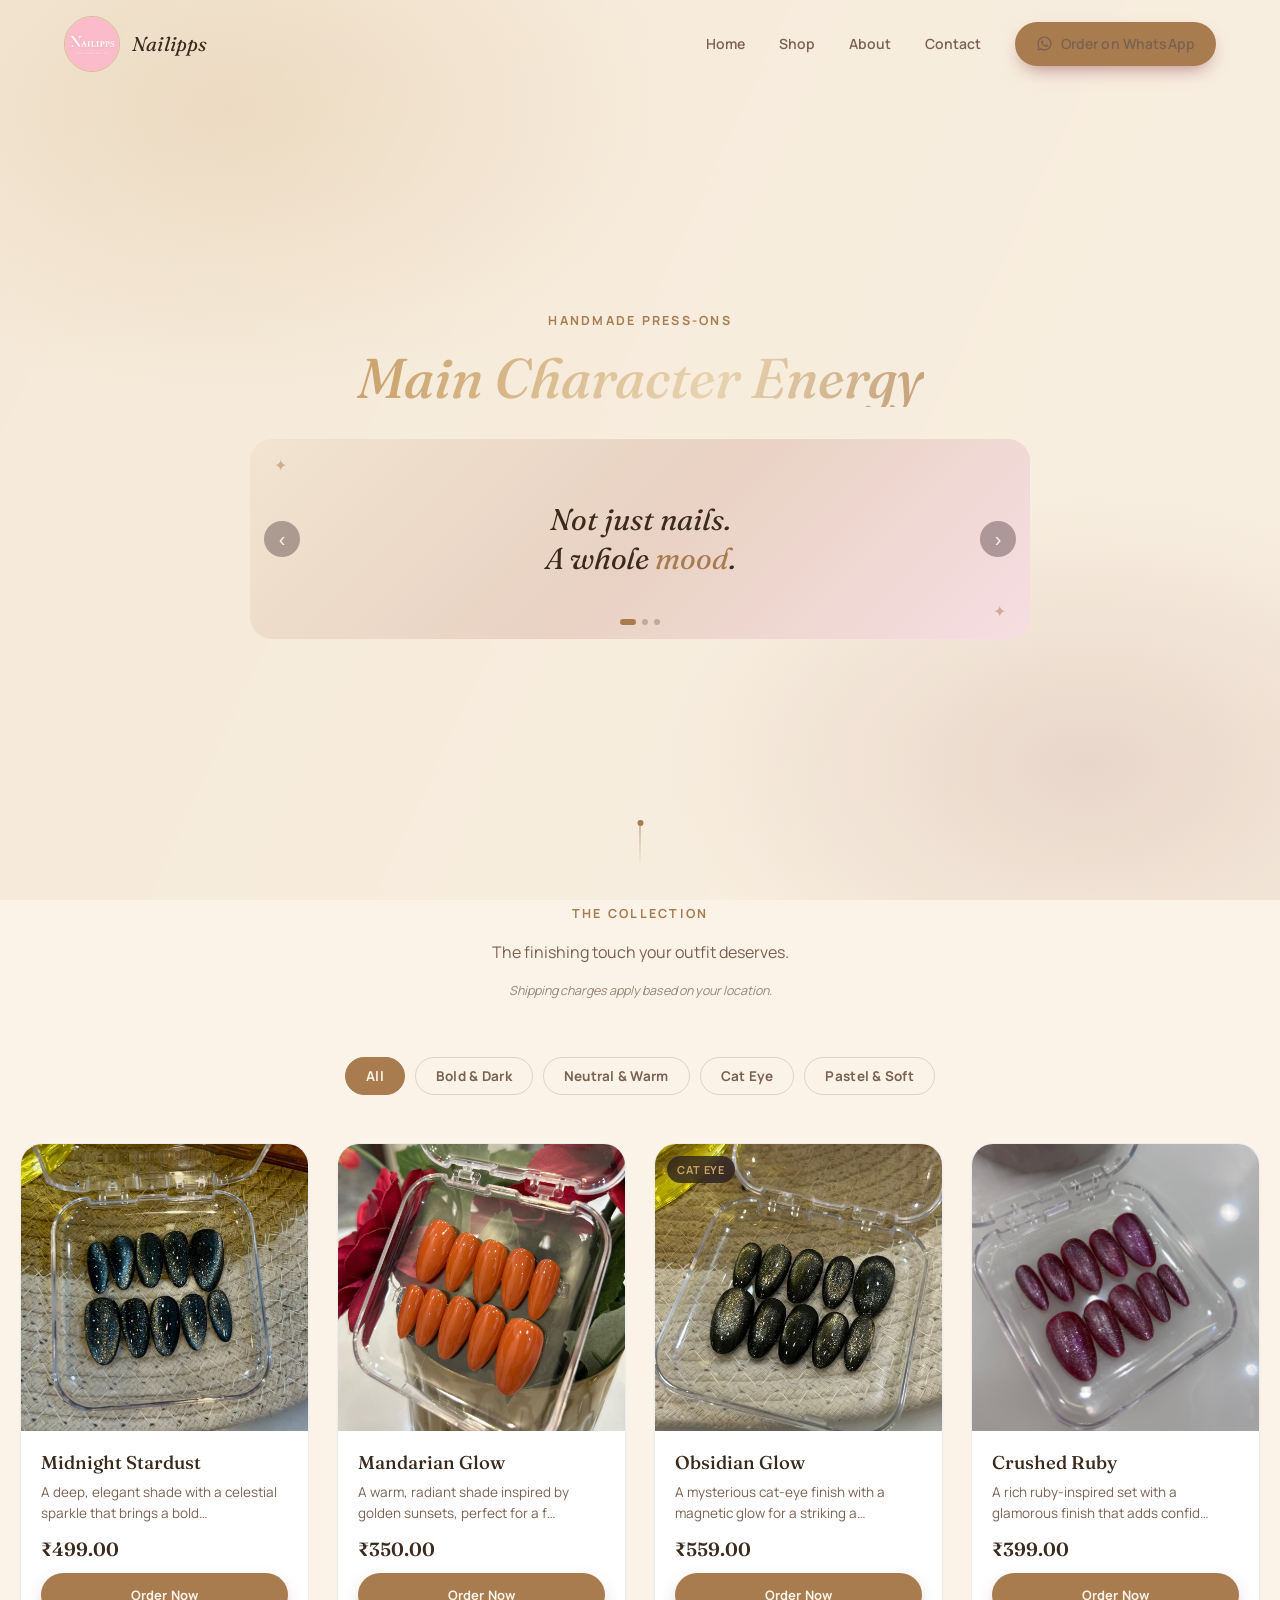
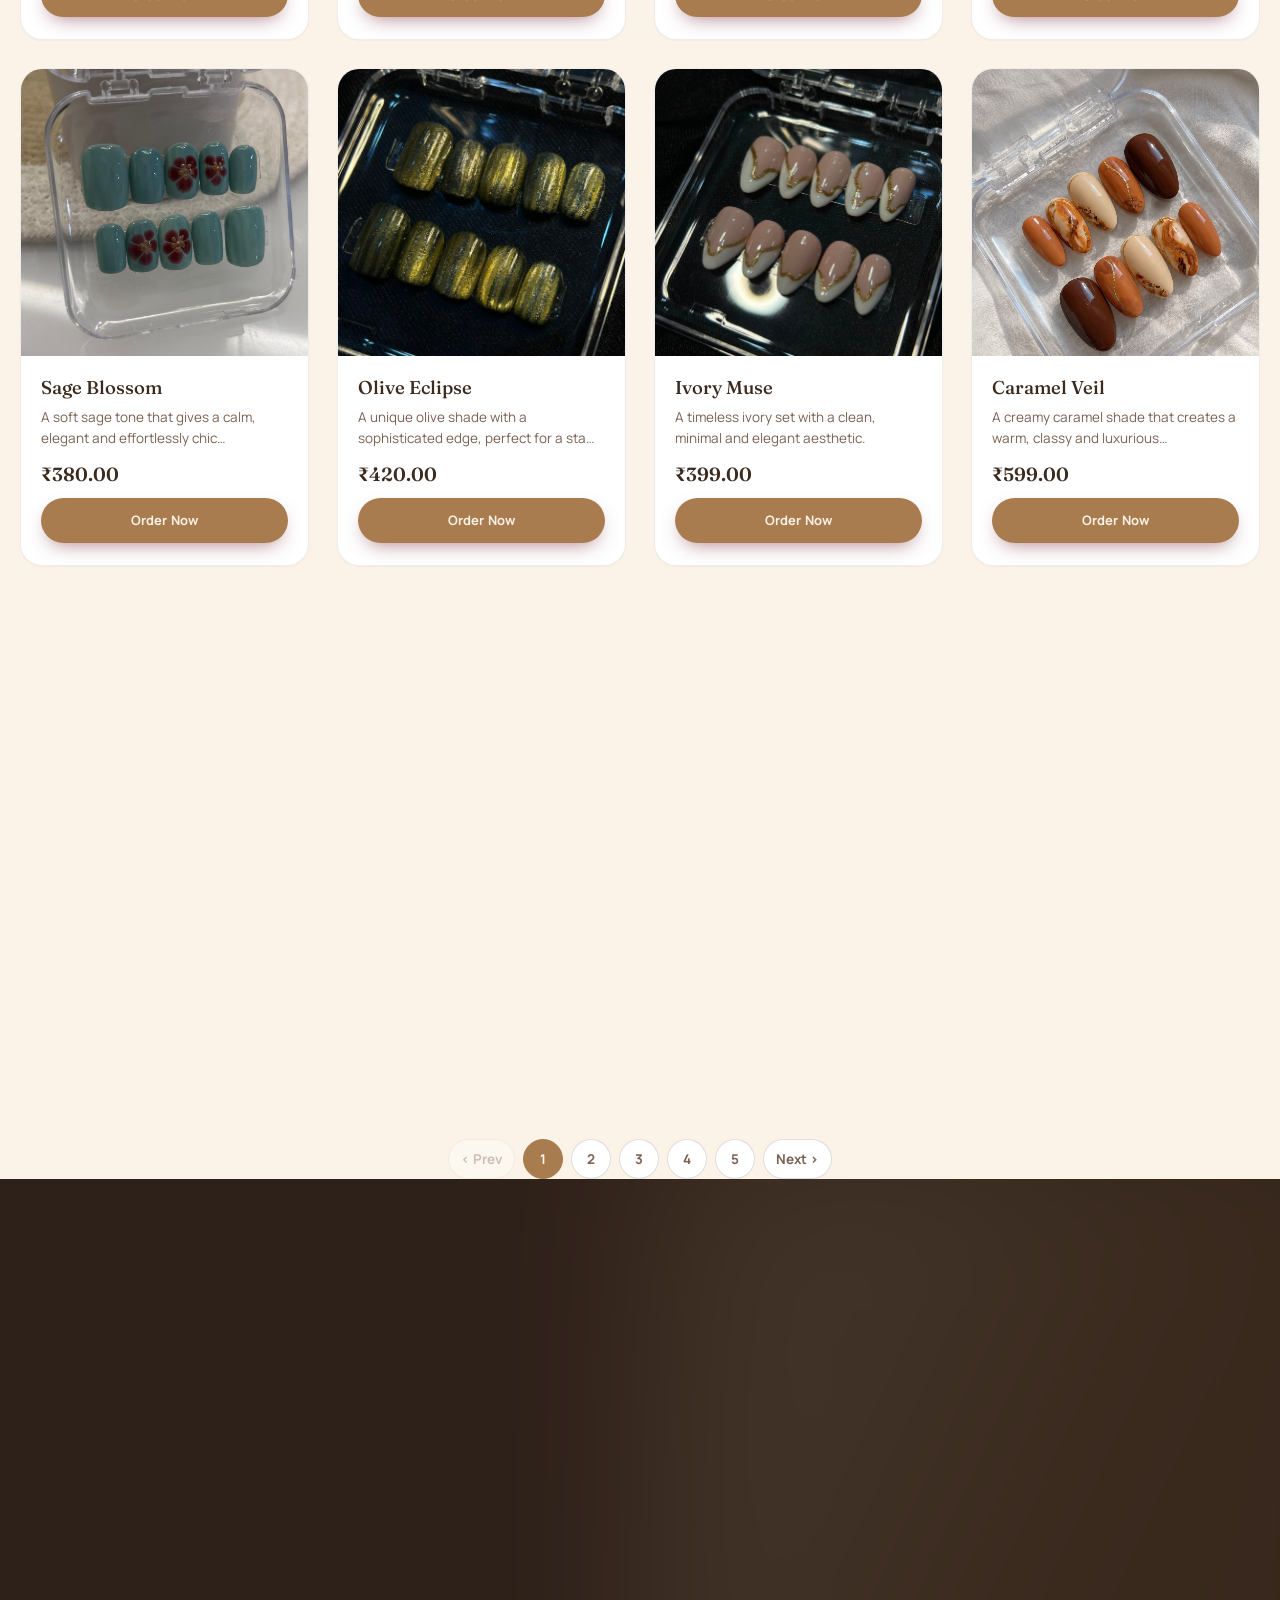
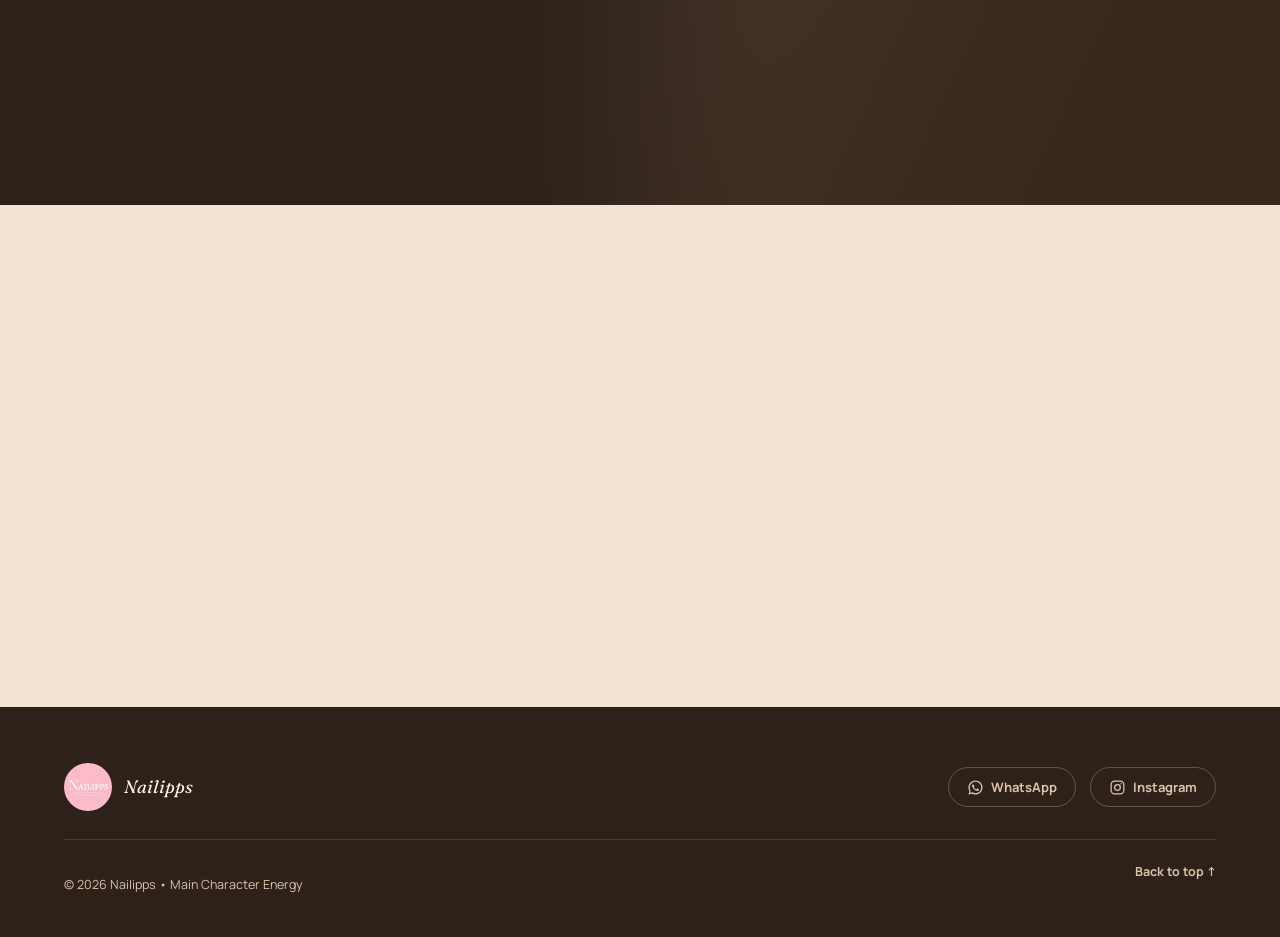
==== index.html @ 2e0cf777 "Update index.html" ====
<!DOCTYPE html>
<html lang="en">
<head>
<meta charset="UTF-8">
<meta name="viewport" content="width=device-width, initial-scale=1.0">
<title>Nailipps | Main Character Energy</title>
<meta name="description" content="Luxury handmade press-on nails. Salon-quality, reusable and lightweight — handcrafted for your main character moment.">

<link rel="preconnect" href="https://fonts.googleapis.com">
<link rel="preconnect" href="https://fonts.gstatic.com" crossorigin>
<link href="https://fonts.googleapis.com/css2?family=Fraunces:ital,opsz,wght@0,9..144,400;0,9..144,500;0,9..144,600;1,9..144,500&family=Manrope:wght@500;600;700;800&display=swap" rel="stylesheet">

<link rel="stylesheet" href="style.css?v=9">
</head>
<body>

<nav>
  <div class="nav-left">
    <img src="logo.jpeg" alt="Nailipps logo" class="logo">
    <span class="brand-name">Nailipps</span>
  </div>
  <div class="nav-links" id="navLinks">
    <a href="#home">Home</a>
    <a href="#shop">Shop</a>
    <a href="#about">About</a>
    <a href="#contact">Contact</a>
    <a href="https://wa.me/YOURNUMBER" class="btn"><svg class="icon" viewBox="0 0 24 24" fill="currentColor"><path d="M12 2C6.48 2 2 6.48 2 12c0 1.85.5 3.58 1.36 5.07L2 22l5.07-1.33A9.94 9.94 0 0 0 12 22c5.52 0 10-4.48 10-10S17.52 2 12 2Zm0 18c-1.6 0-3.1-.44-4.38-1.2l-.31-.18-3.05.8.81-2.97-.2-.31A7.93 7.93 0 0 1 4 12c0-4.41 3.59-8 8-8s8 3.59 8 8-3.59 8-8 8Zm4.4-5.9c-.24-.12-1.43-.7-1.65-.79-.22-.08-.38-.12-.55.12-.16.24-.63.79-.77.95-.14.16-.28.18-.52.06-.24-.12-1.01-.37-1.92-1.18-.71-.63-1.19-1.42-1.33-1.66-.14-.24-.02-.37.1-.49.11-.11.24-.28.36-.42.12-.14.16-.24.24-.4.08-.16.04-.3-.02-.42-.06-.12-.55-1.32-.75-1.81-.2-.48-.4-.41-.55-.42h-.47c-.16 0-.42.06-.64.3-.22.24-.85.83-.85 2.02 0 1.19.87 2.35.99 2.51.12.16 1.71 2.61 4.14 3.66.58.25 1.03.4 1.38.51.58.18 1.11.16 1.53.1.47-.07 1.43-.58 1.63-1.15.2-.56.2-1.04.14-1.15-.06-.1-.22-.16-.46-.28Z"/></svg> Order on WhatsApp</a>
  </div>
  <button class="nav-toggle" id="navToggle" aria-label="Toggle menu" aria-expanded="false">
    <span></span>
  </button>
</nav>

<header id="home" class="hero">
  <span class="eyebrow">Handmade Press-Ons</span>
  <h1>Main Character Energy</h1>


  <div class="banner-slider" id="miniSlider">
    <button class="banner-arrow prev" id="sliderPrev" aria-label="Previous slide">‹</button>

    <div class="banner-track">
      <div class="banner-slide active">
        <span class="spark spark-tl">✦</span>
        <p class="banner-slide-text">Not just nails.<br>A whole <em>mood</em>.</p>
        <span class="spark spark-br">✦</span>
      </div>

      <a href="https://wa.me/YOURNUMBER" target="_blank" rel="noopener" class="banner-slide banner-slide-wa">
        <svg class="icon" viewBox="0 0 24 24" fill="currentColor"><path d="M12 2C6.48 2 2 6.48 2 12c0 1.85.5 3.58 1.36 5.07L2 22l5.07-1.33A9.94 9.94 0 0 0 12 22c5.52 0 10-4.48 10-10S17.52 2 12 2Zm0 18c-1.6 0-3.1-.44-4.38-1.2l-.31-.18-3.05.8.81-2.97-.2-.31A7.93 7.93 0 0 1 4 12c0-4.41 3.59-8 8-8s8 3.59 8 8-3.59 8-8 8Zm4.4-5.9c-.24-.12-1.43-.7-1.65-.79-.22-.08-.38-.12-.55.12-.16.24-.63.79-.77.95-.14.16-.28.18-.52.06-.24-.12-1.01-.37-1.92-1.18-.71-.63-1.19-1.42-1.33-1.66-.14-.24-.02-.37.1-.49.11-.11.24-.28.36-.42.12-.14.16-.24.24-.4.08-.16.04-.3-.02-.42-.06-.12-.55-1.32-.75-1.81-.2-.48-.4-.41-.55-.42h-.47c-.16 0-.42.06-.64.3-.22.24-.85.83-.85 2.02 0 1.19.87 2.35.99 2.51.12.16 1.71 2.61 4.14 3.66.58.25 1.03.4 1.38.51.58.18 1.11.16 1.53.1.47-.07 1.43-.58 1.63-1.15.2-.56.2-1.04.14-1.15-.06-.1-.22-.16-.46-.28Z"/></svg>
        <p class="banner-slide-title">Need a custom set or Bulk Order?</p>
        <p class="banner-slide-sub">Contact us directly on WhatsApp for exclusive pricing and assistance.</p>
      </a>

      <div class="banner-slide banner-slide-story">
        <p class="banner-slide-eyebrow">✦ Her Story ✦</p>
        <p class="banner-slide-label">The Founder</p>
        <p class="banner-slide-script">Sadiya Sultan ♡</p>
        <p class="banner-slide-sub">Nailipps began with my own savings, a love for press-on nails, and the courage to start. Every design is a reflection of the passion and care that went into building this dream.</p>
        <p class="banner-slide-quote">Nailipps isn't just my business, it's a part of me.</p>
      </div>
    </div>

    <button class="banner-arrow next" id="sliderNext" aria-label="Next slide">›</button>

    <div class="banner-dots">
      <button class="dot active" data-dot="0" aria-label="Slide 1"></button>
      <button class="dot" data-dot="1" aria-label="Slide 2"></button>
      <button class="dot" data-dot="2" aria-label="Slide 3"></button>
    </div>
  </div>

  <span class="scroll-cue" aria-hidden="true"></span>
</header>


  <div class="section-head reveal">
    <span class="eyebrow">The Collection</span>
    <p>The finishing touch your outfit deserves.</p>
    <p class="shipping-line">Shipping charges apply based on your location.</p>
  </div>

  <div class="filters" id="filterBar" role="tablist" aria-label="Filter by style"></div>

  <div class="products" id="productsGrid"></div>
  <p class="empty-state" id="emptyState">No sets in this category yet — check back soon.</p>
  <div class="pagination" id="paginationBar"></div>
</section>

<section id="about" class="about">
  <div class="section-head reveal">
    <span class="eyebrow">Why Nailipps</span>
    <h2>Salon results, zero appointment</h2>
  </div>
  <div class="about-body reveal">
    <p>
      Every Nailipps set is handmade with premium gel products, designed for
      comfort, durability and effortless luxury. No salon appointments,
      no waiting — just beautiful nails in minutes.
    </p>
  </div>
</section>

<section class="prep">
  <div class="section-head reveal">
    <span class="eyebrow">In The Box</span>
    <h2>Every Order Includes</h2>
  </div>
  <ul class="reveal">
    <li>
      <svg viewBox="0 0 24 24" fill="none" stroke-width="1.6" stroke-linecap="round" stroke-linejoin="round"><path d="M9 2h6v4l2 2v12a2 2 0 0 1-2 2H9a2 2 0 0 1-2-2V8l2-2V2Z"/><path d="M9 12h6"/></svg>
      Nail Glue
    </li>
    <li>
      <svg viewBox="0 0 24 24" fill="none" stroke-width="1.6" stroke-linecap="round" stroke-linejoin="round"><rect x="4" y="9" width="16" height="6" rx="2"/><path d="M8 9V7a1 1 0 0 1 1-1h6a1 1 0 0 1 1 1v2"/></svg>
      Glue Tabs
    </li>
    <li>
      <svg viewBox="0 0 24 24" fill="none" stroke-width="1.6" stroke-linecap="round" stroke-linejoin="round"><rect x="3" y="10" width="18" height="5" rx="2.5"/><path d="M7 10V8a2 2 0 0 1 2-2h6a2 2 0 0 1 2 2v2"/></svg>
      Buffer
    </li>
    <li>
      <svg viewBox="0 0 24 24" fill="none" stroke-width="1.6" stroke-linecap="round" stroke-linejoin="round"><path d="M12 2 4 14h6l-1 8 9-13h-6l1-7Z"/></svg>
      Cuticle Pusher
    </li>
    <li>
      <svg viewBox="0 0 24 24" fill="none" stroke-width="1.6" stroke-linecap="round" stroke-linejoin="round"><rect x="6" y="3" width="12" height="18" rx="2"/><path d="M9 8h6M9 13h6"/></svg>
      Alcohol Pad
    </li>
  </ul>
</section>

<footer id="contact">
  <div class="footer-inner">
    <div class="footer-brand">
      <img src="logo.jpeg" alt="Nailipps logo">
      <span>Nailipps</span>
    </div>
    <div class="footer-social">
      <a href="https://wa.me/YOURNUMBER" target="_blank" rel="noopener"><svg class="icon" viewBox="0 0 24 24" fill="currentColor"><path d="M12 2C6.48 2 2 6.48 2 12c0 1.85.5 3.58 1.36 5.07L2 22l5.07-1.33A9.94 9.94 0 0 0 12 22c5.52 0 10-4.48 10-10S17.52 2 12 2Zm0 18c-1.6 0-3.1-.44-4.38-1.2l-.31-.18-3.05.8.81-2.97-.2-.31A7.93 7.93 0 0 1 4 12c0-4.41 3.59-8 8-8s8 3.59 8 8-3.59 8-8 8Zm4.4-5.9c-.24-.12-1.43-.7-1.65-.79-.22-.08-.38-.12-.55.12-.16.24-.63.79-.77.95-.14.16-.28.18-.52.06-.24-.12-1.01-.37-1.92-1.18-.71-.63-1.19-1.42-1.33-1.66-.14-.24-.02-.37.1-.49.11-.11.24-.28.36-.42.12-.14.16-.24.24-.4.08-.16.04-.3-.02-.42-.06-.12-.55-1.32-.75-1.81-.2-.48-.4-.41-.55-.42h-.47c-.16 0-.42.06-.64.3-.22.24-.85.83-.85 2.02 0 1.19.87 2.35.99 2.51.12.16 1.71 2.61 4.14 3.66.58.25 1.03.4 1.38.51.58.18 1.11.16 1.53.1.47-.07 1.43-.58 1.63-1.15.2-.56.2-1.04.14-1.15-.06-.1-.22-.16-.46-.28Z"/></svg> WhatsApp</a>
      <a href="https://instagram.com/YOURUSERNAME" target="_blank" rel="noopener"><svg class="icon" viewBox="0 0 24 24" fill="none" stroke="currentColor" stroke-width="1.8"><rect x="3" y="3" width="18" height="18" rx="5"/><circle cx="12" cy="12" r="4"/><circle cx="17.2" cy="6.8" r="1" fill="currentColor" stroke="none"/></svg> Instagram</a>
    </div>
  </div>
  <div class="bottom">
    <p>© <span id="year">2026</span> Nailipps • Main Character Energy</p>
    <span class="back-to-top" id="backToTop">Back to top ↑</span>
  </div>
</footer>

<div class="lightbox" id="lightbox">
  <button class="lightbox-close" id="lightboxClose">← Back to Collection</button>
  <div class="lightbox-content">
    <div class="lightbox-image">
      <img src="" alt="" id="lightboxImg">
    </div>
    <div class="lightbox-info">
      <h2 id="lightboxName"></h2>
      <p id="lightboxDesc"></p>

      <div class="size-chart">
        <div class="size-row"><span class="size-label">Length</span><span id="sizeLength"></span></div>
        <div class="size-row"><span class="size-label">Shape</span><span id="sizeShape"></span></div>
        <div class="size-row"><span class="size-label">Size</span><span id="sizeSize"></span></div>
        <div class="size-row" id="sizeExtraRow"><span class="size-label" id="sizeExtraLabel"></span><span id="sizeExtraValue"></span></div>
      </div>

      <p class="price" id="lightboxPrice"></p>
      <p class="shipping-note">+ shipping charges apply based on location</p>
      <a href="#" class="btn" id="lightboxOrder" target="_blank" rel="noopener">Order Now</a>

      <div class="prep-kit">
        <p class="prep-kit-title">Prep Kit Includes:</p>
        <ul>
          <li>Nail Glue</li>
          <li>Adhesive Tabs</li>
          <li>Mini Nail File</li>
          <li>Cuticle Stick</li>
          <li>Alcohol Prep Pad</li>
        </ul>
      </div>
    </div>
  </div>
</div>

<script src="script.js?v=16"></script>
</body>
</html>
---- style.css ----
/* ============================================================
   NAILIPPS — "Main Character Energy"
   Design tokens & signature: the cat-eye shimmer sweep, a nod
   to the brand's magnetic cat-eye polish finishes.
   ============================================================ */

:root{
  /* --- Palette --- */
  --ink-plum:      #2E2119;   /* deep coffee — dark section ground */
  --ink-plum-2:    #3A2A1F;   /* raised dark surface */
  --ivory:         #FBF3E7;   /* warm cream — main background */
  --ivory-dim:     #F1E4D0;   /* soft beige — section surface */
  --wine:          #A97C50;   /* nude mocha — primary accent/buttons */
  --wine-deep:     #8B6339;
  --champagne:     #C9A16A;   /* warm gold — secondary accent */
  --text-on-dark:  #F5E9D9;
  --text-on-dark-dim: #D8C3AC;
  --text-on-light: #3B2A1E;   /* dark brown — body text */
  --text-on-light-dim: #7A6152;

  /* Cat-eye shimmer gradient — the signature, in warm tones */
  --shimmer: linear-gradient(115deg,
              var(--champagne) 0%,
              #E8D3B0 25%,
              var(--wine) 50%,
              var(--wine-deep) 75%,
              var(--champagne) 100%);

  /* --- Type --- */
  --font-display: "Fraunces", "Iowan Old Style", Georgia, serif;
  --font-body: "Manrope", -apple-system, BlinkMacSystemFont, "Segoe UI", sans-serif;

  /* --- Layout --- */
  --max-w: 1240px;
  --edge: clamp(20px, 5vw, 64px);
  --radius-lg: 22px;
  --radius-md: 14px;
  --radius-sm: 8px;
  --ease: cubic-bezier(.22,.68,0,1);
}

*, *::before, *::after{ box-sizing: border-box; }
html{ scroll-behavior: smooth; }
@media (prefers-reduced-motion: reduce){
  html{ scroll-behavior: auto; }
  *, *::before, *::after{ animation-duration: .001ms !important; animation-iteration-count: 1 !important; transition-duration: .001ms !important; scroll-behavior: auto !important; }
}

body{
  margin: 0;
  background: var(--ivory);
  color: var(--text-on-light);
  font-family: var(--font-body);
  font-size: 16px;
  line-height: 1.6;
  -webkit-font-smoothing: antialiased;
}

img{ max-width: 100%; display: block; }
a{ color: inherit; text-decoration: none; }
h1, h2, h3{ font-family: var(--font-display); margin: 0; }
ul{ margin: 0; padding: 0; list-style: none; }

.eyebrow{
  display: inline-block;
  font-family: var(--font-body);
  font-size: 12.5px;
  letter-spacing: .18em;
  text-transform: uppercase;
  font-weight: 700;
  color: var(--wine);
}

/* ---------------- Buttons ---------------- */
.btn, .btn2{
  display: inline-flex;
  align-items: center;
  justify-content: center;
  gap: 8px;
  padding: 13px 26px;
  border-radius: 999px;
  font-family: var(--font-body);
  font-weight: 700;
  font-size: 14px;
  letter-spacing: .01em;
  cursor: pointer;
  border: 1px solid transparent;
  transition: transform .35s var(--ease), box-shadow .35s var(--ease), background .35s var(--ease), color .35s var(--ease);
  white-space: nowrap;
}
.btn .icon, .btn2 .icon, .footer-social a .icon{
  width: 17px;
  height: 17px;
  flex-shrink: 0;
}
.footer-social a{
  display: inline-flex;
  align-items: center;
  gap: 7px;
}
.btn{
  background: var(--wine);
  color: var(--ivory);
  box-shadow: 0 8px 20px -8px rgba(123,45,59,.65);
}
.btn:hover{ transform: translateY(-2px); box-shadow: 0 12px 26px -8px rgba(123,45,59,.75); }
.btn2{
  background: transparent;
  color: var(--text-on-dark);
  border-color: rgba(241,230,221,.4);
}
.btn2:hover{ border-color: var(--champagne); color: var(--champagne); transform: translateY(-2px); }

/* product-card order button, smaller */
.product-card .btn{
  width: 100%;
  padding: 11px 20px;
  font-size: 13px;
}

/* ---------------- Nav ---------------- */
nav{
  position: fixed;
  top: 0; left: 0; right: 0;
  z-index: 100;
  display: flex;
  align-items: center;
  justify-content: space-between;
  padding: 16px var(--edge);
  background: transparent;
  transition: background .4s var(--ease), padding .4s var(--ease), box-shadow .4s var(--ease), backdrop-filter .4s var(--ease);
}
nav.scrolled{
  background: rgba(31,20,32,.86);
  backdrop-filter: blur(14px) saturate(140%);
  padding-top: 10px;
  padding-bottom: 10px;
  box-shadow: 0 10px 30px -18px rgba(0,0,0,.6);
}
.nav-left{ display:flex; align-items:center; gap:12px; }
nav .logo{
  height: 56px;
  width: 56px;
  object-fit: cover;
  border-radius: 50%;
  border: 1.5px solid rgba(201,161,106,.6);
}
.brand-name{
  font-family: var(--font-display);
  font-style: italic;
  font-size: 20px;
  color: var(--text-on-light);
  letter-spacing: .01em;
  transition: color .4s var(--ease);
}
nav.scrolled .brand-name{ color: var(--text-on-dark); }
.nav-links{
  display: flex;
  align-items: center;
  gap: 34px;
}
.nav-links a{
  font-size: 14px;
  font-weight: 600;
  color: var(--text-on-light-dim);
  position: relative;
  padding: 4px 0;
  transition: color .3s var(--ease);
}
.nav-links a:hover{ color: var(--wine); }
nav.scrolled .nav-links a{ color: var(--text-on-dark-dim); }
nav.scrolled .nav-links a:hover{ color: var(--text-on-dark); }
.nav-links a::after{
  content:"";
  position:absolute; left:0; right:100%; bottom:-2px; height:1px;
  background: var(--champagne);
  transition: right .35s var(--ease);
}
.nav-links a:hover::after{ right: 0; }
.nav-links .btn{ padding: 10px 20px; }

.nav-toggle{
  display: none;
  width: 40px; height: 40px;
  border-radius: 50%;
  border: 1px solid rgba(43,28,34,.25);
  background: transparent;
  cursor: pointer;
  position: relative;
  transition: border-color .4s var(--ease);
}
nav.scrolled .nav-toggle{ border-color: rgba(241,230,221,.3); }
.nav-toggle span, .nav-toggle span::before, .nav-toggle span::after{
  content:""; position:absolute; left: 10px; right: 10px; height: 1.5px;
  background: var(--text-on-light); transition: transform .3s var(--ease), opacity .3s var(--ease), background .4s var(--ease);
}
nav.scrolled .nav-toggle span, nav.scrolled .nav-toggle span::before, nav.scrolled .nav-toggle span::after{
  background: var(--text-on-dark);
}
.nav-toggle span{ top: 19px; }
.nav-toggle span::before{ top: -6px; }
.nav-toggle span::after{ top: 6px; }
.nav-toggle.open span{ background: transparent; }
.nav-toggle.open span::before{ transform: translateY(6px) rotate(45deg); }
.nav-toggle.open span::after{ transform: translateY(-6px) rotate(-45deg); }

/* ---------------- Hero ---------------- */
.hero{
  position: relative;
  min-height: 100svh;
  display: flex;
  flex-direction: column;
  align-items: center;
  justify-content: center;
  text-align: center;
  padding: 140px var(--edge) 90px;
  background:
    radial-gradient(60% 55% at 18% 12%, rgba(201,161,106,.22), transparent 60%),
    radial-gradient(55% 50% at 85% 85%, rgba(123,45,59,.14), transparent 60%),
    var(--ivory);
  overflow: hidden;
  isolation: isolate;
}
.hero::before{
  content:"";
  position: absolute; inset: -20%;
  background: var(--shimmer);
  background-size: 300% 300%;
  opacity: .12;
  filter: blur(60px);
  animation: drift 22s ease-in-out infinite alternate;
  z-index: -1;
}
@keyframes drift{
  0%{ background-position: 0% 30%; }
  100%{ background-position: 100% 70%; }
}
.hero .logo{
  width: 112px; height: 112px;
  border-radius: 50%;
  object-fit: cover;
  border: 2px solid rgba(201,161,106,.6);
  margin-bottom: 26px;
}
.hero .eyebrow{ color: var(--wine); margin-bottom: 18px; }
.hero h1{
  font-size: clamp(30px, 5vw, 56px);
  font-style: italic;
  font-weight: 500;
  line-height: 1.02;
  max-width: 16ch;
  background: var(--shimmer);
  background-size: 260% 100%;
  -webkit-background-clip: text;
  background-clip: text;
  -webkit-text-fill-color: transparent;
  animation: shimmer-move 9s linear infinite;
}
@keyframes shimmer-move{
  0%{ background-position: 0% 50%; }
  100%{ background-position: 260% 50%; }
}
.hero .description{
  margin: 26px 0 38px;
  max-width: 46ch;
  color: var(--wine-deep);
  font-size: 22px;
  font-weight: 800;
  letter-spacing: .01em;
}
.hero .buttons{
  display: flex;
  gap: 16px;
  flex-wrap: wrap;
  justify-content: center;
}
.hero .btn2{
  color: var(--text-on-light);
  border-color: rgba(43,28,34,.25);
}
.hero .btn2:hover{ border-color: var(--wine); color: var(--wine); }
.scroll-cue{
  position: absolute;
  bottom: 34px; left: 50%;
  transform: translateX(-50%);
  width: 1px; height: 46px;
  background: linear-gradient(var(--wine), transparent);
}
.scroll-cue::after{
  content:"";
  position:absolute; top:0; left:-2.5px;
  width: 6px; height: 6px; border-radius: 50%;
  background: var(--wine);
  animation: cue 2.4s ease-in-out infinite;
}
@keyframes cue{
  0%{ top:0; opacity:0; } 20%{ opacity:1;} 100%{ top: 40px; opacity:0; }
}

/* ---------------- Section shells ---------------- */
section{ padding: 110px var(--edge); }
.section-head{
  max-width: 640px;
  margin: 0 auto 56px;
  text-align: center;
}
.mood-line{
  font-family: var(--font-display);
  font-style: italic;
  font-weight: 600;
  font-size: clamp(28px, 4.5vw, 44px);
  color: var(--wine);
  margin: 0 0 20px;
  line-height: 1.15;
}
.section-head h2{
  font-size: clamp(30px, 4vw, 46px);
  font-weight: 500;
  margin-top: 10px;
}
.section-head p{ color: var(--text-on-light-dim); margin-top: 14px; font-size: 16px; }
.shipping-line{
  font-size: 12.5px !important;
  font-style: italic;
  margin-top: 6px !important;
  opacity: .75;
}

.reveal{ opacity: 0; transform: translateY(28px); transition: opacity .8s var(--ease), transform .8s var(--ease); }
.reveal.in-view{ opacity: 1; transform: translateY(0); }

/* ---------------- Featured / Shop ---------------- */
.featured{
  background: var(--ivory);
}
.filters{
  display: flex;
  gap: 10px;
  flex-wrap: wrap;
  justify-content: center;
  margin-bottom: 48px;
}
.filter-chip{
  padding: 9px 20px;
  border-radius: 999px;
  border: 1px solid rgba(43,28,34,.15);
  background: transparent;
  color: var(--text-on-light-dim);
  font-family: var(--font-body);
  font-size: 13.5px;
  font-weight: 700;
  letter-spacing: .02em;
  cursor: pointer;
  transition: all .3s var(--ease);
}
.filter-chip:hover{ border-color: var(--wine); color: var(--wine); }
.filter-chip.active{ background: var(--wine); border-color: var(--wine); color: var(--ivory); }

.products{
  max-width: var(--max-w);
  margin: 0 auto;
  display: grid;
  grid-template-columns: repeat(auto-fill, minmax(258px, 1fr));
  gap: 28px;
}
.product-card{
  position: relative;
  background: #fff;
  border-radius: var(--radius-lg);
  overflow: hidden;
  border: 1px solid rgba(43,28,34,.08);
  box-shadow: 0 1px 2px rgba(43,28,34,.04);
  transition: transform .5s var(--ease), box-shadow .5s var(--ease);
  display: flex;
  flex-direction: column;
  cursor: pointer;
}
.product-card.is-hidden{ display: none; }
.product-card:hover{
  transform: translateY(-8px);
  box-shadow: 0 26px 44px -20px rgba(43,28,34,.28);
}
.product-card .thumb{
  position: relative;
  aspect-ratio: 1 / 1;
  overflow: hidden;
  background: var(--ivory-dim);
  cursor: zoom-in;
}
.product-card .thumb img{
  width: 100%; height: 100%; object-fit: cover;
  transition: transform .7s var(--ease);
}
.product-card:hover .thumb img{ transform: scale(1.08); }
.product-card .thumb::after{
  content:"";
  position: absolute; inset: 0;
  background: var(--shimmer);
  background-size: 260% 260%;
  background-position: 0% 0%;
  mix-blend-mode: overlay;
  opacity: 0;
  transition: opacity .5s var(--ease), background-position 1.1s var(--ease);
}
.product-card:hover .thumb::after{ opacity: .55; background-position: 100% 100%; }

.lightbox{
  position: fixed; inset: 0;
  z-index: 300;
  background: var(--ivory);
  opacity: 0;
  visibility: hidden;
  transition: opacity .3s var(--ease), visibility .3s;
  overflow-y: auto;
}
.lightbox.open{ opacity: 1; visibility: visible; }
.lightbox-content{
  display: flex;
  flex-wrap: wrap;
  gap: 48px;
  max-width: 1080px;
  margin: 0 auto;
  padding: 100px var(--edge) 80px;
}
.lightbox-image{
  flex: 1 1 380px;
}
.lightbox-content img{
  width: 100%;
  max-height: 560px;
  object-fit: cover;
  border-radius: var(--radius-lg);
  box-shadow: 0 20px 40px -20px rgba(43,28,34,.3);
}
.lightbox-info{
  flex: 1 1 380px;
  display: flex;
  flex-direction: column;
  gap: 10px;
}
.lightbox-info h2{
  font-family: var(--font-display);
  font-size: 34px;
  font-weight: 500;
  color: var(--text-on-light);
  margin: 0 0 6px;
}
.lightbox-info p{ color: var(--text-on-light-dim); font-size: 15px; line-height: 1.6; margin: 0; }
.lightbox-info .price{ font-size: 24px; margin-top: 10px; color: var(--text-on-light); }
.lightbox-info .btn{ align-self: flex-start; margin-top: 12px; }

.size-chart{
  margin: 18px 0 4px;
  border: 1px solid rgba(43,28,34,.12);
  border-radius: var(--radius-md);
  overflow: hidden;
}
.size-row{
  display: flex;
  justify-content: space-between;
  padding: 12px 16px;
  font-size: 14px;
}
.size-row:not(:last-child){ border-bottom: 1px solid rgba(43,28,34,.08); }
.size-row#sizeExtraRow{ display: none; }
.size-label{
  font-weight: 700;
  color: var(--text-on-light);
  text-transform: uppercase;
  font-size: 12px;
  letter-spacing: .04em;
}
.size-row span:last-child{ color: var(--text-on-light-dim); }

.prep-kit{
  margin-top: 18px;
  padding-top: 16px;
  border-top: 1px solid rgba(43,28,34,.1);
}
.prep-kit-title{
  font-size: 12.5px;
  font-weight: 700;
  text-transform: uppercase;
  letter-spacing: .04em;
  color: var(--text-on-light);
  margin: 0 0 8px;
}
.prep-kit ul{
  display: flex;
  flex-wrap: wrap;
  gap: 6px 14px;
}
.prep-kit li{
  font-size: 12.5px;
  color: var(--text-on-light-dim);
  position: relative;
  padding-left: 12px;
}
.prep-kit li::before{
  content: "•";
  position: absolute;
  left: 0;
  color: var(--wine);
}
.lightbox-close{
  position: fixed;
  top: 24px; left: var(--edge);
  padding: 10px 20px;
  border-radius: 999px;
  border: 1px solid rgba(43,28,34,.2);
  background: var(--ivory);
  color: var(--text-on-light);
  font-family: var(--font-body);
  font-weight: 700;
  font-size: 13.5px;
  cursor: pointer;
  transition: border-color .3s var(--ease), color .3s var(--ease);
  z-index: 2;
}
.lightbox-close:hover{ border-color: var(--wine); color: var(--wine); }
.tag{
  position: absolute; top: 12px; left: 12px;
  background: rgba(31,20,32,.72);
  color: var(--champagne);
  font-size: 11px;
  font-weight: 700;
  letter-spacing: .08em;
  text-transform: uppercase;
  padding: 5px 10px;
  border-radius: 999px;
  backdrop-filter: blur(6px);
}
.product-card .body{
  padding: 20px 20px 22px;
  display: flex;
  flex-direction: column;
  gap: 8px;
  flex: 1;
}
.product-card h3{ font-size: 18.5px; font-weight: 500; line-height: 1.25; }
.product-desc{
  color: var(--text-on-light-dim);
  font-size: 13.5px;
  line-height: 1.55;
  flex: 1;
  margin: 0;
}
.price{
  font-family: var(--font-display);
  font-size: 19px;
  color: var(--text-on-light);
  font-weight: 600;
  margin: 2px 0 0;
}
.shipping-note{
  font-size: 11.5px;
  color: var(--text-on-light-dim);
  margin: 0 0 10px;
  font-style: italic;
}

.empty-state{
  text-align: center;
  padding: 60px 20px;
  color: var(--text-on-light-dim);
  display: none;
}
.empty-state.show{ display: block; }

.pagination{
  display: flex;
  justify-content: center;
  align-items: center;
  gap: 8px;
  flex-wrap: wrap;
  margin-top: 48px;
}
.page-btn{
  min-width: 40px;
  height: 40px;
  padding: 0 12px;
  border-radius: 999px;
  border: 1px solid rgba(43,28,34,.15);
  background: #fff;
  color: var(--text-on-light-dim);
  font-family: var(--font-body);
  font-size: 13.5px;
  font-weight: 700;
  cursor: pointer;
  transition: all .3s var(--ease);
}
.page-btn:hover:not(:disabled){ border-color: var(--wine); color: var(--wine); }
.page-btn.active{ background: var(--wine); border-color: var(--wine); color: var(--ivory); }
.page-btn:disabled{ opacity: .35; cursor: default; }

/* ---------------- About ---------------- */
.about{
  background: var(--ink-plum);
  color: var(--text-on-dark);
  text-align: center;
  position: relative;
  overflow: hidden;
}
.about::before{
  content:"";
  position: absolute; top: -10%; right: -10%;
  width: 60%; height: 140%;
  background: var(--shimmer);
  opacity: .1;
  filter: blur(80px);
}
.about .section-head p{ color: var(--text-on-dark-dim); }
.about h2{ color: var(--ivory); }
.about-body{
  max-width: 640px;
  margin: 0 auto;
  position: relative;
}
.about-body p{
  font-size: clamp(19px, 2.4vw, 24px);
  font-family: var(--font-display);
  font-style: italic;
  font-weight: 400;
  line-height: 1.5;
  color: var(--ivory);
}

.founder{
  max-width: 480px;
  margin: 30px auto 0;
  text-align: center;
  position: relative;
}
.founder-name{
  display: inline-block;
  position: relative;
  font-family: var(--font-display);
  font-style: italic;
  font-size: clamp(34px, 4.6vw, 48px);
  color: var(--wine);
  margin-bottom: 10px;
}
.founder-name .crown{
  position: absolute;
  top: -20px;
  right: 4px;
  width: 20px;
  height: 20px;
  color: var(--champagne);
  transform: rotate(8deg);
}
.founder-by{
  margin: 0;
  font-weight: 700;
  letter-spacing: .04em;
  text-transform: uppercase;
  font-size: 13px;
  color: var(--text-on-light-dim);
}
.founder-by-large{
  font-size: 20px;
  color: var(--text-on-light);
  letter-spacing: .02em;
}

.banner-slider{
  position: relative;
  max-width: 780px;
  width: 100%;
  margin: 32px auto 0;
  border-radius: var(--radius-lg);
  overflow: hidden;
  background: linear-gradient(135deg, #F1E4D0, #E9D2C3, #F6DDE2);
}
.banner-track{
  position: relative;
  min-height: 200px;
}
.banner-slide{
  display: none;
  position: relative;
  min-height: 200px;
  padding: 40px 70px;
  flex-direction: column;
  align-items: center;
  justify-content: center;
  text-align: center;
}
.banner-slide.active{ display: flex; animation: fadeSlide .5s var(--ease); }
@keyframes fadeSlide{
  from{ opacity: 0; }
  to{ opacity: 1; }
}
.spark{
  position: absolute;
  font-size: 16px;
  color: var(--wine);
  opacity: .5;
}
.spark-tl{ top: 14px; left: 24px; }
.spark-br{ bottom: 14px; right: 24px; }
.banner-slide-text{
  font-family: var(--font-display);
  font-style: italic;
  font-size: clamp(22px, 3.4vw, 30px);
  color: var(--text-on-light);
  line-height: 1.3;
  margin: 0;
}
.banner-slide-text em{ font-style: italic; color: var(--wine); }

.banner-slide-wa{
  background: rgba(255,255,255,.35);
  cursor: pointer;
}
.banner-slide-wa .icon{ width: 30px; height: 30px; color: var(--wine); margin-bottom: 10px; }
.banner-slide-title{
  font-family: var(--font-display);
  font-size: 20px;
  font-weight: 600;
  color: var(--text-on-light);
  margin: 0 0 6px;
}
.banner-slide-sub{
  font-size: 13.5px;
  color: var(--text-on-light-dim);
  max-width: 40ch;
  margin: 0;
  line-height: 1.5;
}

.banner-slide-eyebrow{
  font-family: var(--font-display);
  font-style: italic;
  font-size: 15px;
  font-weight: 600;
  color: var(--wine);
  margin: 0 0 6px;
}
.banner-slide-label{
  font-size: 10.5px;
  font-weight: 700;
  letter-spacing: .12em;
  text-transform: uppercase;
  color: var(--text-on-light-dim);
  margin: 0 0 2px;
}
.banner-slide-script{
  font-family: var(--font-display);
  font-style: italic;
  font-size: 22px;
  color: var(--wine);
  margin: 0 0 10px;
}
.banner-slide-quote{
  font-family: var(--font-body);
  font-weight: 800;
  font-size: 13.5px;
  color: var(--text-on-light);
  line-height: 1.5;
  margin: 10px 0 0;
}

.banner-arrow{
  position: absolute;
  top: 50%;
  transform: translateY(-50%);
  z-index: 2;
  width: 36px; height: 36px;
  border-radius: 50%;
  border: none;
  background: rgba(43,28,34,.35);
  color: var(--ivory);
  font-size: 20px;
  line-height: 1;
  cursor: pointer;
  display: flex;
  align-items: center;
  justify-content: center;
  transition: background .3s var(--ease);
}
.banner-arrow:hover{ background: rgba(43,28,34,.55); }
.banner-arrow.prev{ left: 14px; }
.banner-arrow.next{ right: 14px; }

.banner-dots{
  position: absolute;
  bottom: 14px;
  left: 50%;
  transform: translateX(-50%);
  display: flex;
  gap: 6px;
  z-index: 2;
}
.banner-dots .dot{
  width: 6px; height: 6px;
  border-radius: 50%;
  border: none;
  background: rgba(59,42,30,.25);
  cursor: pointer;
  padding: 0;
  transition: background .3s var(--ease), width .3s var(--ease);
}
.banner-dots .dot.active{ background: var(--wine); width: 16px; border-radius: 4px; }

@media (max-width: 560px){
  .banner-slide{ padding: 34px 44px; }
  .banner-arrow{ width: 30px; height: 30px; font-size: 17px; }
}

.founder-perks{
  display: flex;
  gap: 14px;
  flex-wrap: wrap;
  justify-content: center;
  border: 1px solid rgba(59,42,30,.15);
  border-radius: var(--radius-md);
  padding: 18px;
  margin: 30px auto 34px;
  max-width: 480px;
  background: rgba(255,255,255,.4);
}
.perk{
  flex: 1;
  min-width: 180px;
  display: flex;
  align-items: center;
  gap: 10px;
  font-size: 13.5px;
  color: var(--text-on-light-dim);
  text-align: left;
}
.perk svg{ width: 24px; height: 24px; flex-shrink: 0; color: var(--wine); }
.perk strong{ color: var(--text-on-light); }

/* ---------------- Prep / Includes ---------------- */
.prep{ background: var(--ivory-dim); }
.prep .section-head{ margin-bottom: 48px; }
.prep ul{
  max-width: var(--max-w);
  margin: 0 auto;
  display: grid;
  grid-template-columns: repeat(auto-fit, minmax(170px, 1fr));
  gap: 22px;
}
.prep li{
  background: #fff;
  border: 1px solid rgba(43,28,34,.08);
  border-radius: var(--radius-md);
  padding: 28px 18px;
  text-align: center;
  display: flex;
  flex-direction: column;
  align-items: center;
  gap: 14px;
  font-size: 14px;
  font-weight: 600;
  color: var(--text-on-light);
  transition: transform .4s var(--ease), box-shadow .4s var(--ease);
}
.prep li:hover{ transform: translateY(-6px); box-shadow: 0 20px 30px -18px rgba(43,28,34,.25); }
.prep li svg{ width: 30px; height: 30px; stroke: var(--wine); }

/* ---------------- Footer ---------------- */
footer{
  background: var(--ink-plum);
  color: var(--text-on-dark-dim);
  padding: 56px var(--edge) 30px;
}
.footer-inner{
  max-width: var(--max-w);
  margin: 0 auto;
  display: flex;
  flex-wrap: wrap;
  gap: 24px;
  align-items: center;
  justify-content: space-between;
  padding-bottom: 28px;
  border-bottom: 1px solid rgba(241,230,221,.12);
}
.footer-brand{
  display: flex; align-items: center; gap: 12px;
}
.footer-brand img{ width: 48px; height: 48px; border-radius: 50%; object-fit: cover; }
.footer-brand span{ font-family: var(--font-display); font-style: italic; color: var(--ivory); font-size: 18px; }
.footer-social{ display: flex; gap: 14px; }
.footer-social a{
  font-size: 13px; font-weight: 700;
  padding: 9px 18px; border-radius: 999px;
  border: 1px solid rgba(241,230,221,.25);
  transition: border-color .3s var(--ease), color .3s var(--ease);
}
.footer-social a:hover{ border-color: var(--champagne); color: var(--champagne); }
footer .bottom{
  max-width: var(--max-w);
  margin: 22px auto 0;
  display: flex;
  justify-content: space-between;
  flex-wrap: wrap;
  gap: 10px;
  font-size: 12.5px;
}
.back-to-top{ cursor: pointer; font-weight: 700; }
.back-to-top:hover{ color: var(--champagne); }

/* ---------------- Responsive ---------------- */
@media (max-width: 860px){
  .nav-links{
    position: fixed;
    top: 0; right: 0;
    height: 100svh;
    width: min(78vw, 320px);
    background: rgba(31,20,32,.98);
    backdrop-filter: blur(16px);
    flex-direction: column;
    justify-content: center;
    gap: 28px;
    transform: translateX(100%);
    transition: transform .45s var(--ease);
  }
  .nav-links.open{ transform: translateX(0); }
  .nav-links.open a{ color: var(--text-on-dark-dim); }
  .nav-links.open a:hover{ color: var(--text-on-dark); }
  .nav-toggle{ display: block; }
}
@media (max-width: 560px){
  section{ padding: 80px 20px; }
  .hero{ padding-top: 120px; }
  .products{ grid-template-columns: repeat(auto-fill, minmax(150px,1fr)); gap: 16px; }
  .product-card .body{ padding: 14px 14px 16px; }
}

:focus-visible{
  outline: 2px solid var(--champagne);
  outline-offset: 3px;
}
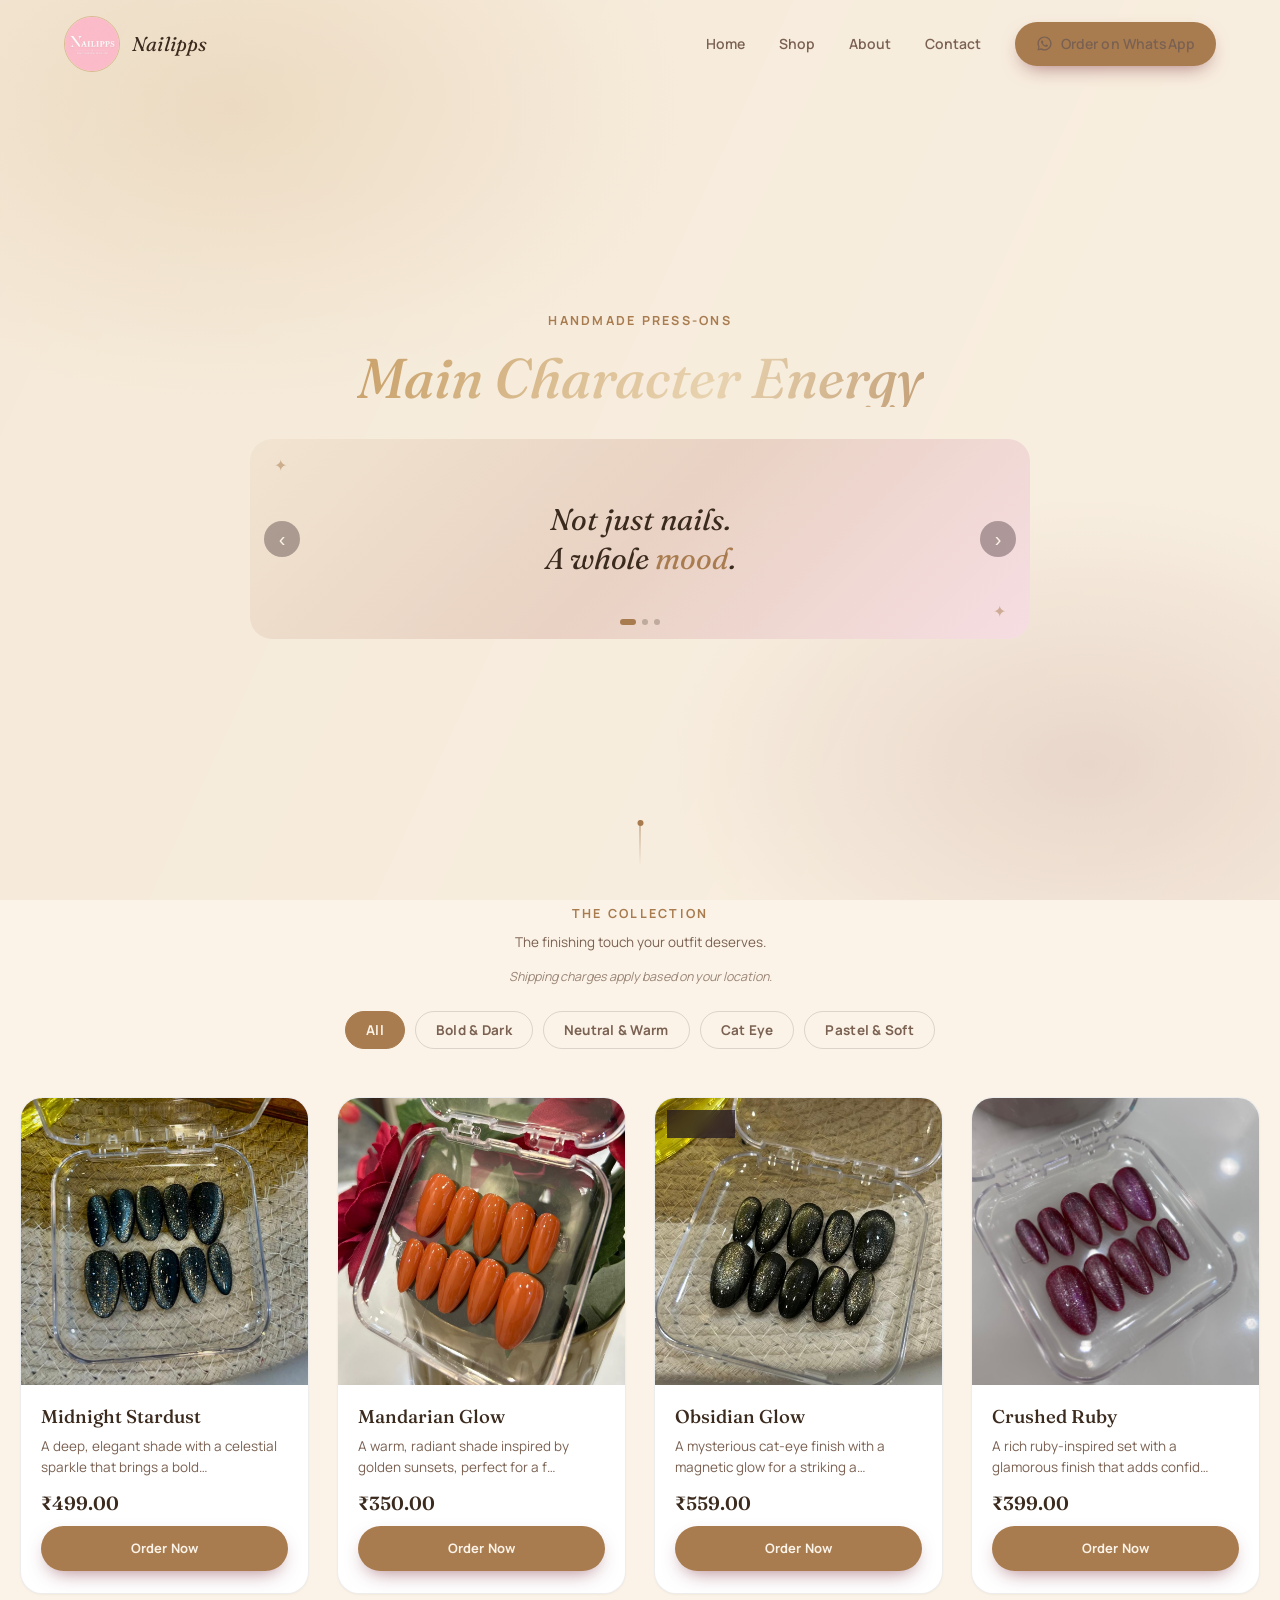
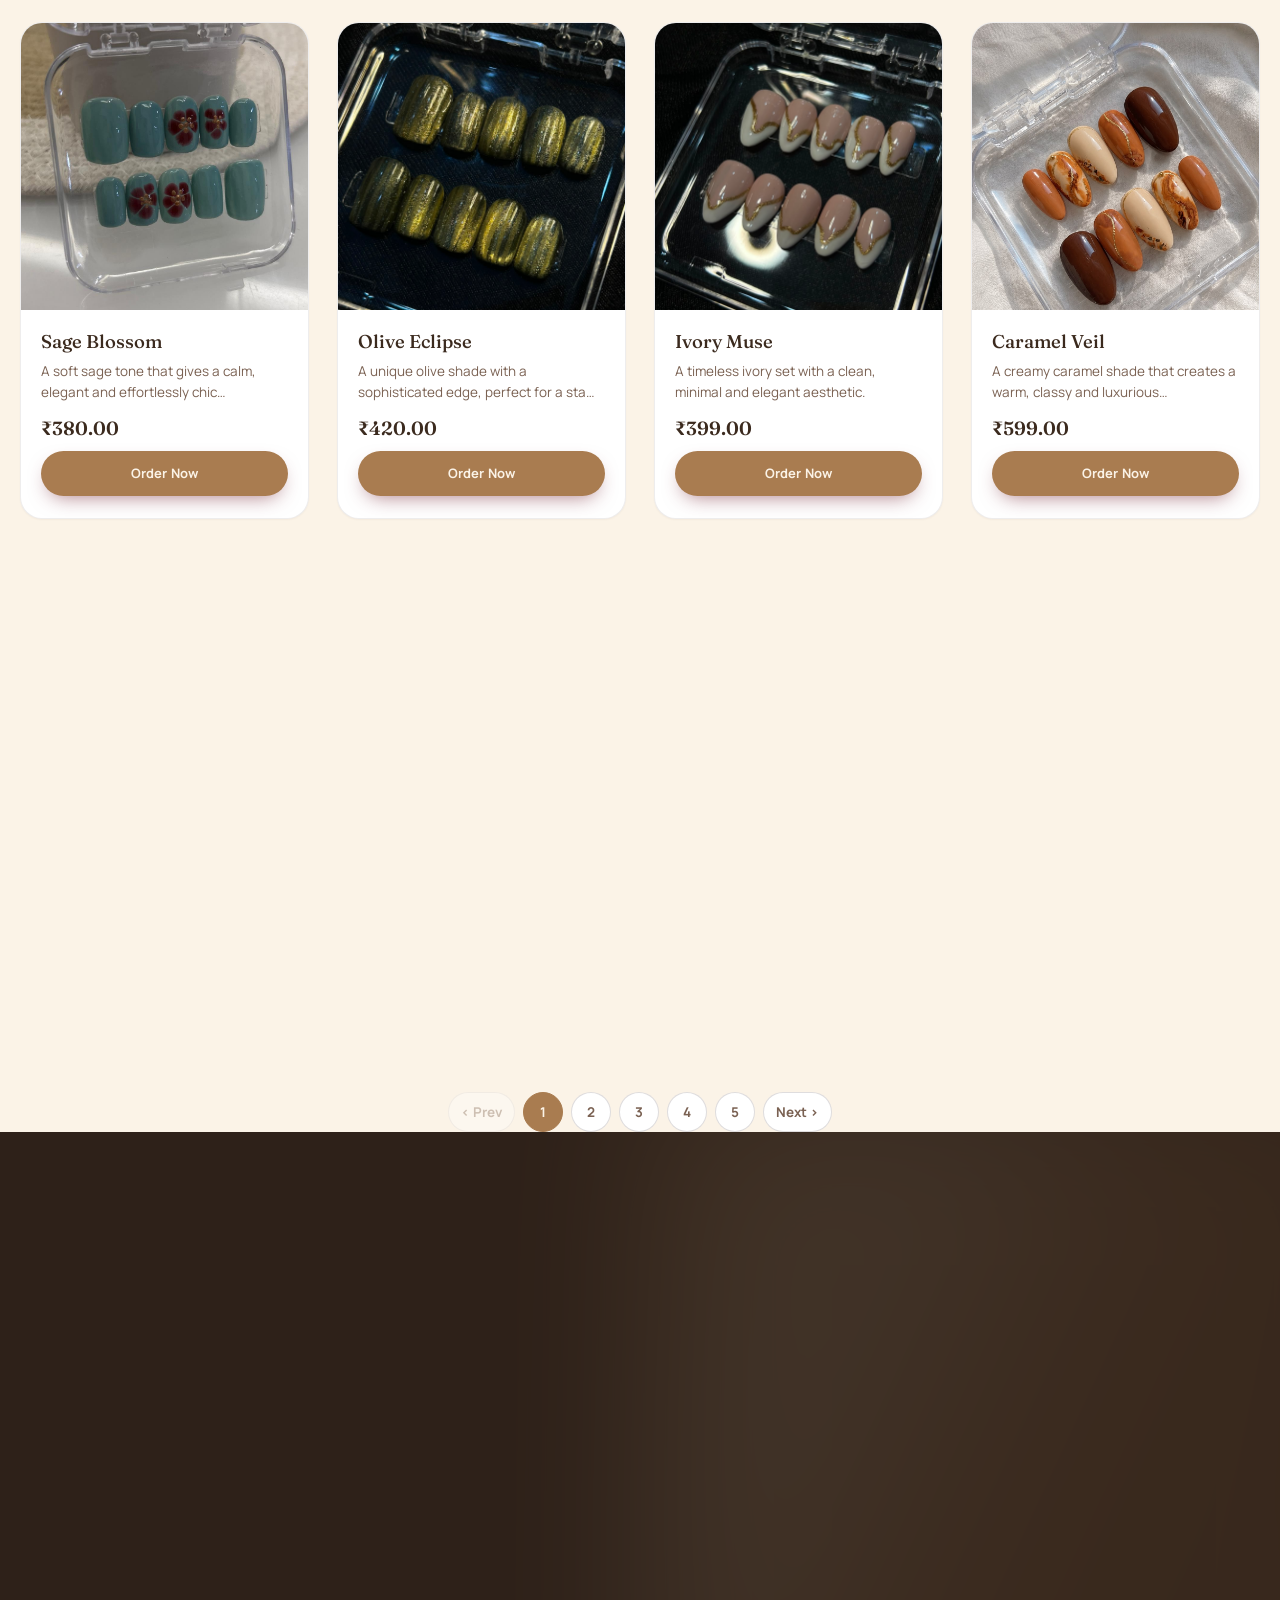
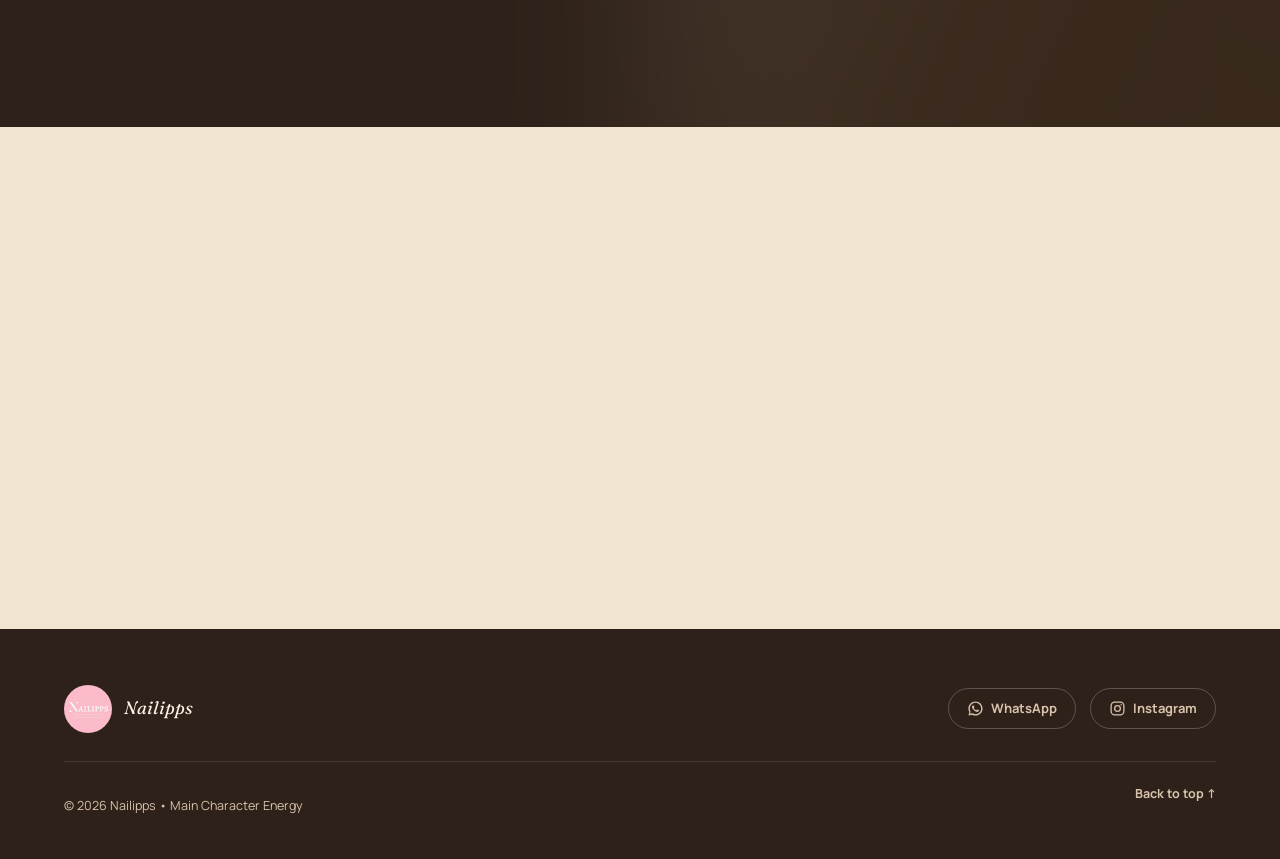
==== commit 006c6996: "Update index.html" ====
--- a/index.html
+++ b/index.html
@@ -49,14 +49,14 @@
       <a href="https://wa.me/YOURNUMBER" target="_blank" rel="noopener" class="banner-slide banner-slide-wa">
         <svg class="icon" viewBox="0 0 24 24" fill="currentColor"><path d="M12 2C6.48 2 2 6.48 2 12c0 1.85.5 3.58 1.36 5.07L2 22l5.07-1.33A9.94 9.94 0 0 0 12 22c5.52 0 10-4.48 10-10S17.52 2 12 2Zm0 18c-1.6 0-3.1-.44-4.38-1.2l-.31-.18-3.05.8.81-2.97-.2-.31A7.93 7.93 0 0 1 4 12c0-4.41 3.59-8 8-8s8 3.59 8 8-3.59 8-8 8Zm4.4-5.9c-.24-.12-1.43-.7-1.65-.79-.22-.08-.38-.12-.55.12-.16.24-.63.79-.77.95-.14.16-.28.18-.52.06-.24-.12-1.01-.37-1.92-1.18-.71-.63-1.19-1.42-1.33-1.66-.14-.24-.02-.37.1-.49.11-.11.24-.28.36-.42.12-.14.16-.24.24-.4.08-.16.04-.3-.02-.42-.06-.12-.55-1.32-.75-1.81-.2-.48-.4-.41-.55-.42h-.47c-.16 0-.42.06-.64.3-.22.24-.85.83-.85 2.02 0 1.19.87 2.35.99 2.51.12.16 1.71 2.61 4.14 3.66.58.25 1.03.4 1.38.51.58.18 1.11.16 1.53.1.47-.07 1.43-.58 1.63-1.15.2-.56.2-1.04.14-1.15-.06-.1-.22-.16-.46-.28Z"/></svg>
         <p class="banner-slide-title">Need a custom set or Bulk Order?</p>
-        <p class="banner-slide-sub">Contact us directly on WhatsApp for exclusive pricing and assistance.</p>
+        <p class="banner-slide-sub">Contact us directly on WhatsApp for assistance.</p>
       </a>
 
       <div class="banner-slide banner-slide-story">
         <p class="banner-slide-eyebrow">✦ Her Story ✦</p>
         <p class="banner-slide-label">The Founder</p>
         <p class="banner-slide-script">Sadiya Sultan ♡</p>
-        <p class="banner-slide-sub">Nailipps began with my own savings, a love for press-on nails, and the courage to start. Every design is a reflection of the passion and care that went into building this dream.</p>
+        <p class="banner-slide-sub">Nailipps has been a dream of mine for years, and today, it's slowly turning into reality. I've been wearing press-on nails for years, and I've always loved how they made me feel confident, beautiful, and a little more like myself. That love grew into a dream, and with a little craziness to follow my heart, I created Nailipps. Now, I'm excited to share my handmade, creative nail sets with you and hope they make you feel just as special.</p>
         <p class="banner-slide-quote">Nailipps isn't just my business, it's a part of me.</p>
       </div>
     </div>
--- a/style.css
+++ b/style.css
@@ -301,7 +301,7 @@
 section{ padding: 110px var(--edge); }
 .section-head{
   max-width: 640px;
-  margin: 0 auto 56px;
+  margin: 0 auto 24px;
   text-align: center;
 }
 .mood-line{
@@ -318,7 +318,7 @@
   font-weight: 500;
   margin-top: 10px;
 }
-.section-head p{ color: var(--text-on-light-dim); margin-top: 14px; font-size: 16px; }
+.section-head p{ color: var(--text-on-light-dim); margin-top: 6px; font-size: 13.5px; }
 .shipping-line{
   font-size: 12.5px !important;
   font-style: italic;
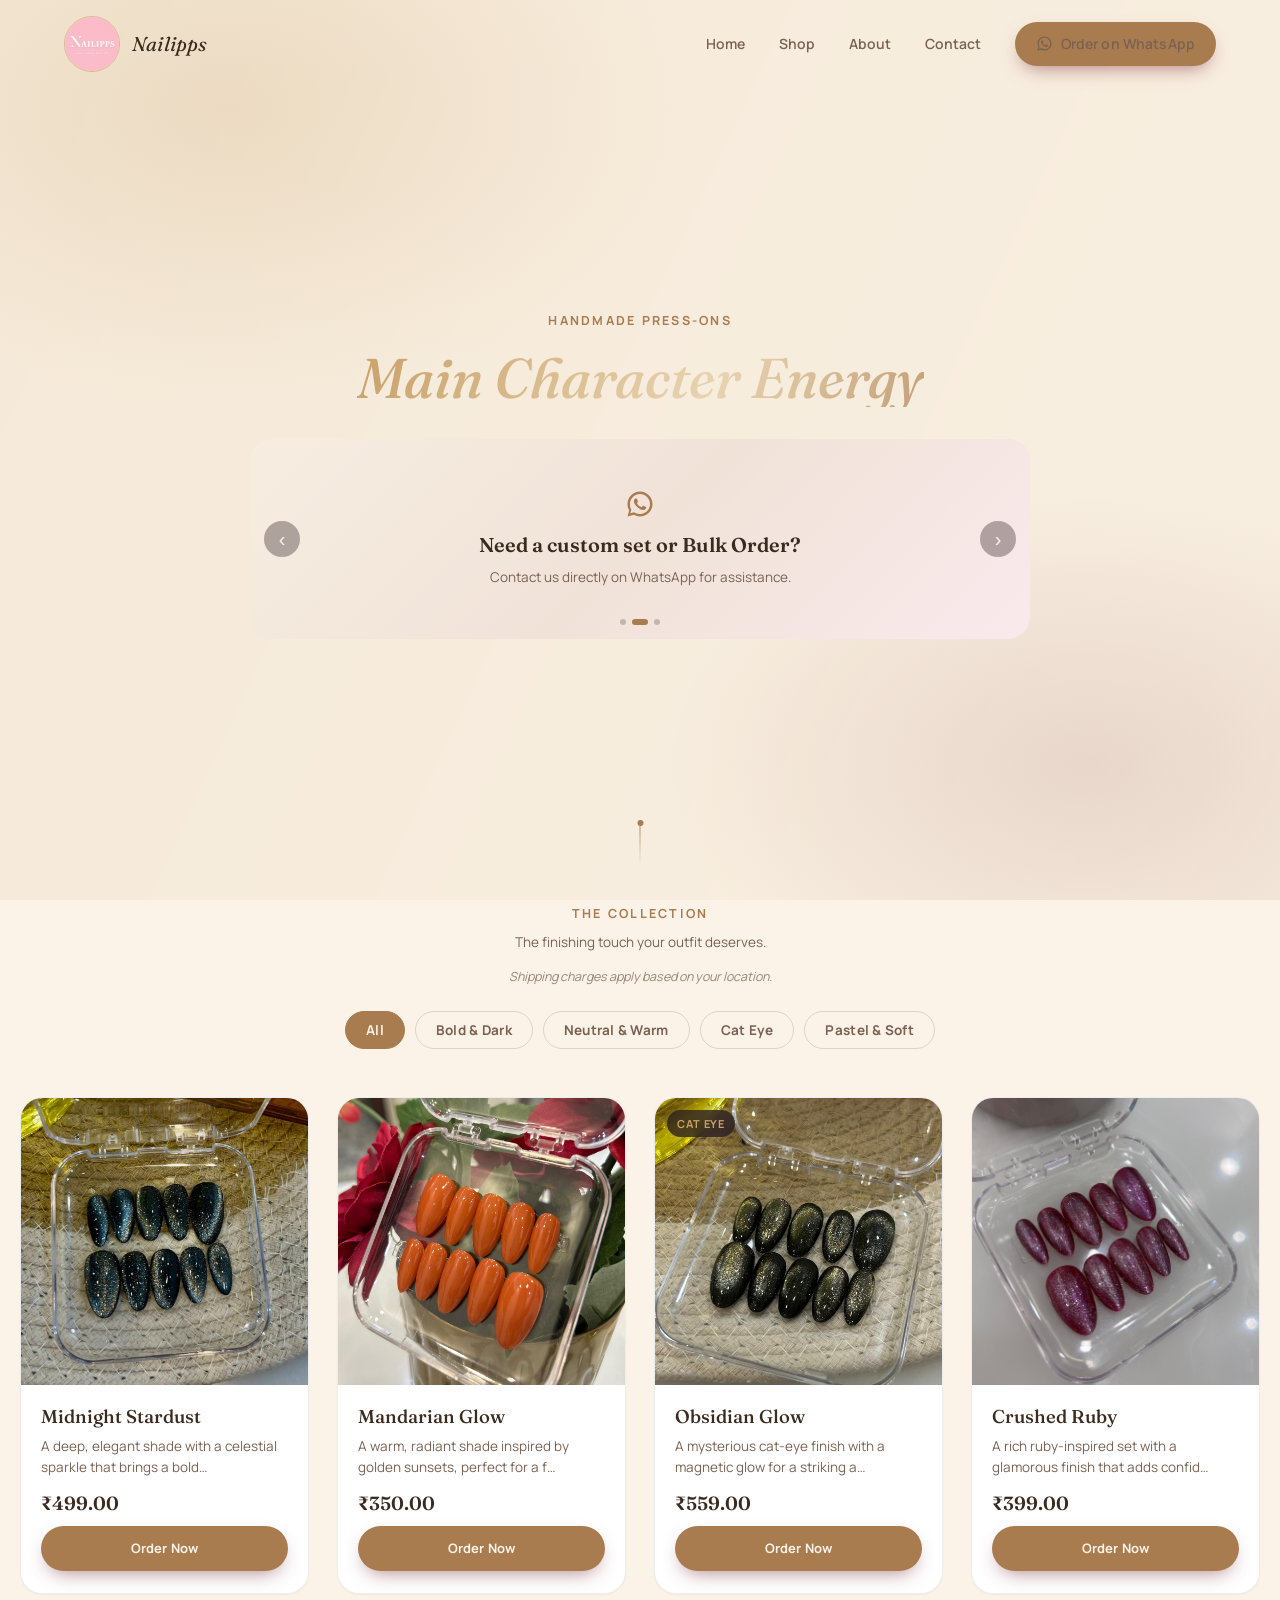
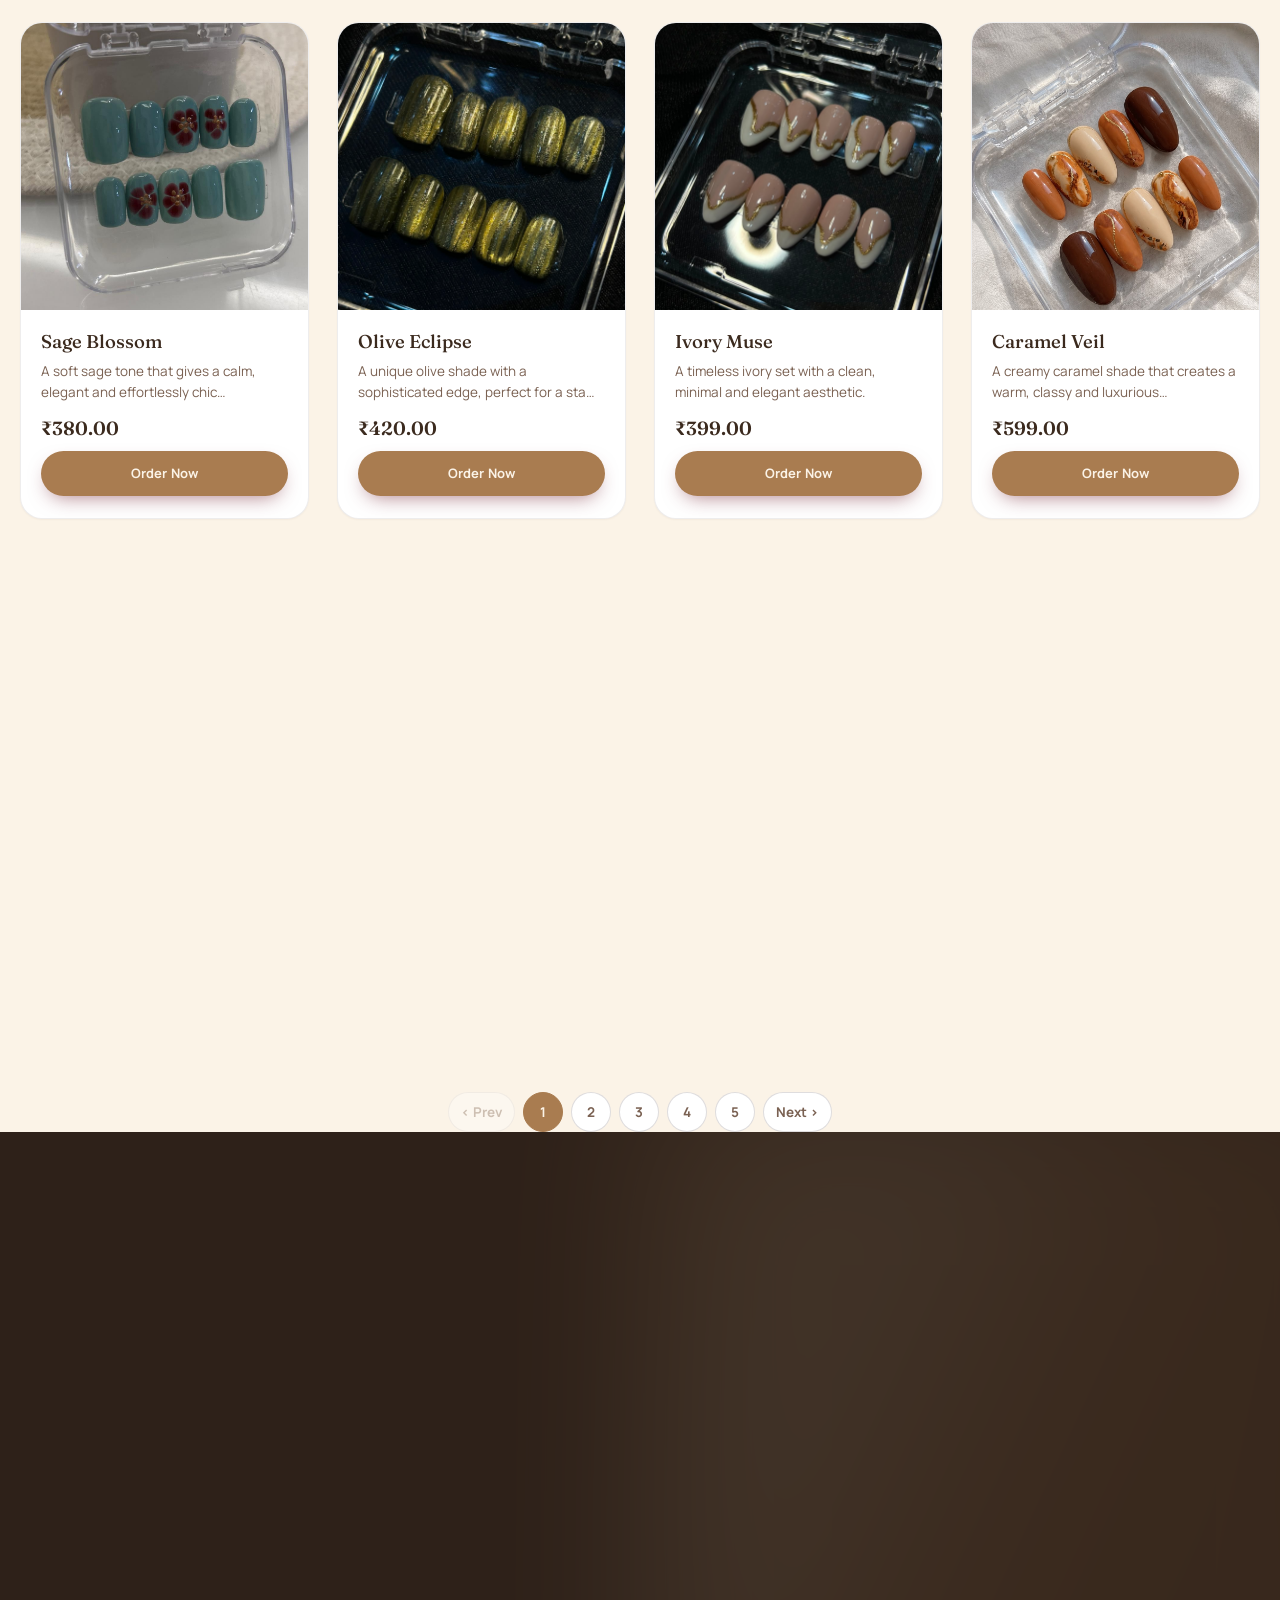
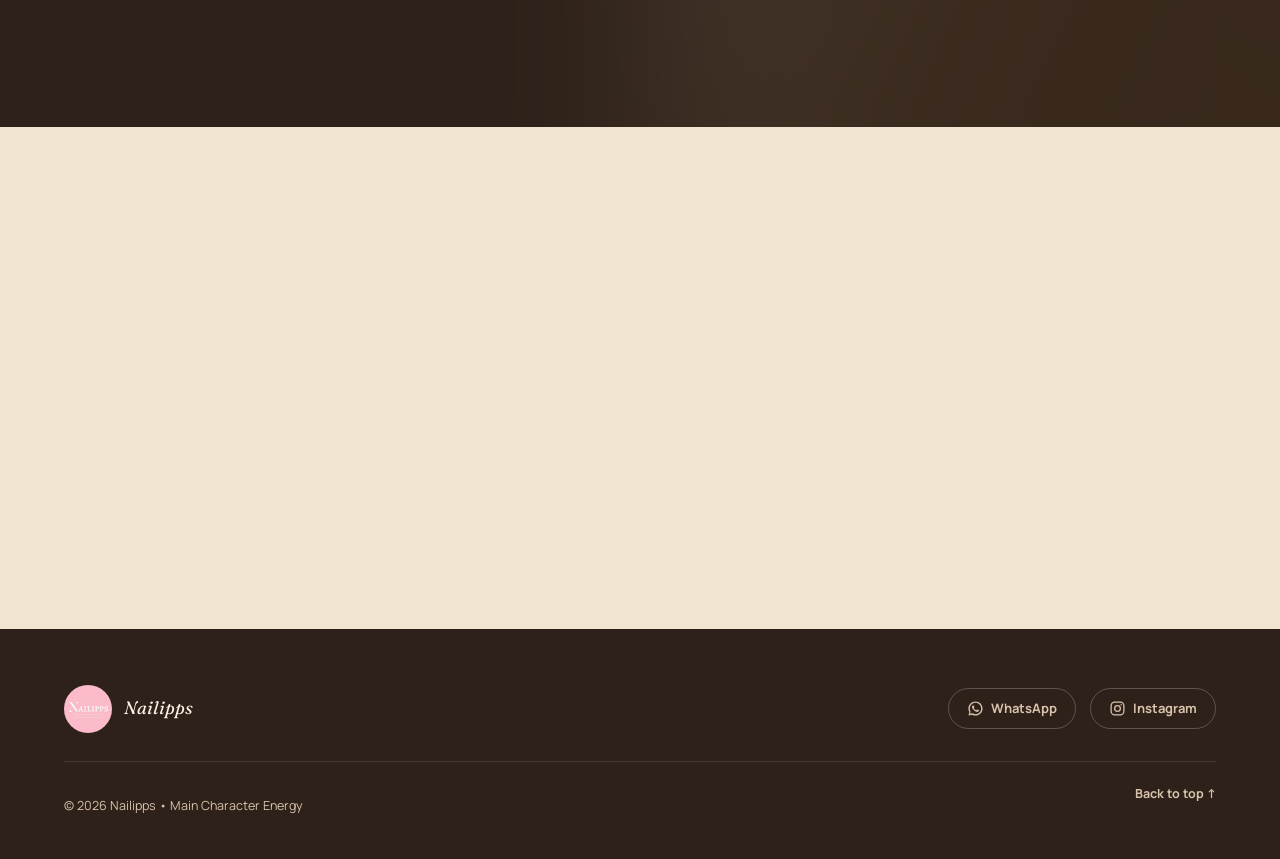
==== commit 943ee7a6: "Update index.html" ====
--- a/index.html
+++ b/index.html
@@ -4,7 +4,7 @@
 <meta charset="UTF-8">
 <meta name="viewport" content="width=device-width, initial-scale=1.0">
 <title>Nailipps | Main Character Energy</title>
-<meta name="description" content="Luxury handmade press-on nails. Salon-quality, reusable and lightweight — handcrafted for your main character moment.">
+<meta name="description" content="Luxury handmade press-on nails, reusable and lightweight — handcrafted for your main character moment.">
 
 <link rel="preconnect" href="https://fonts.googleapis.com">
 <link rel="preconnect" href="https://fonts.gstatic.com" crossorigin>
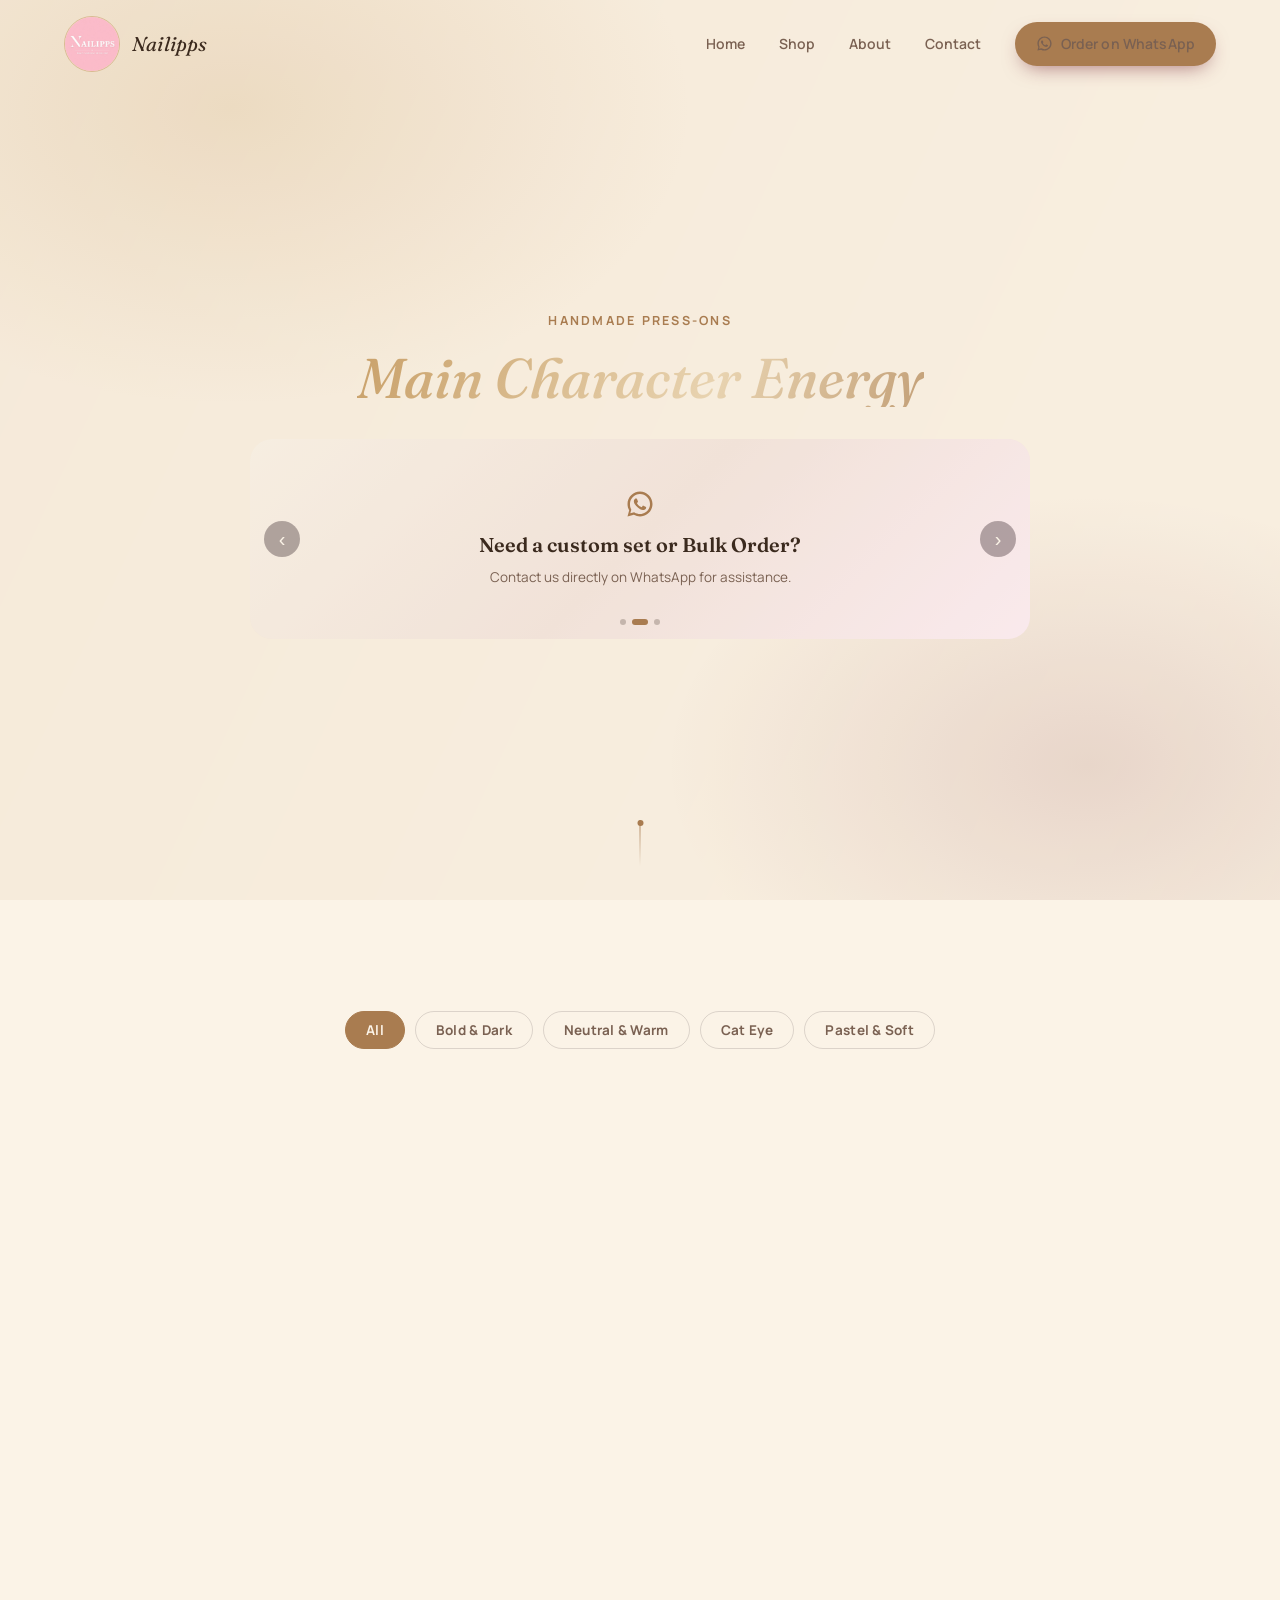
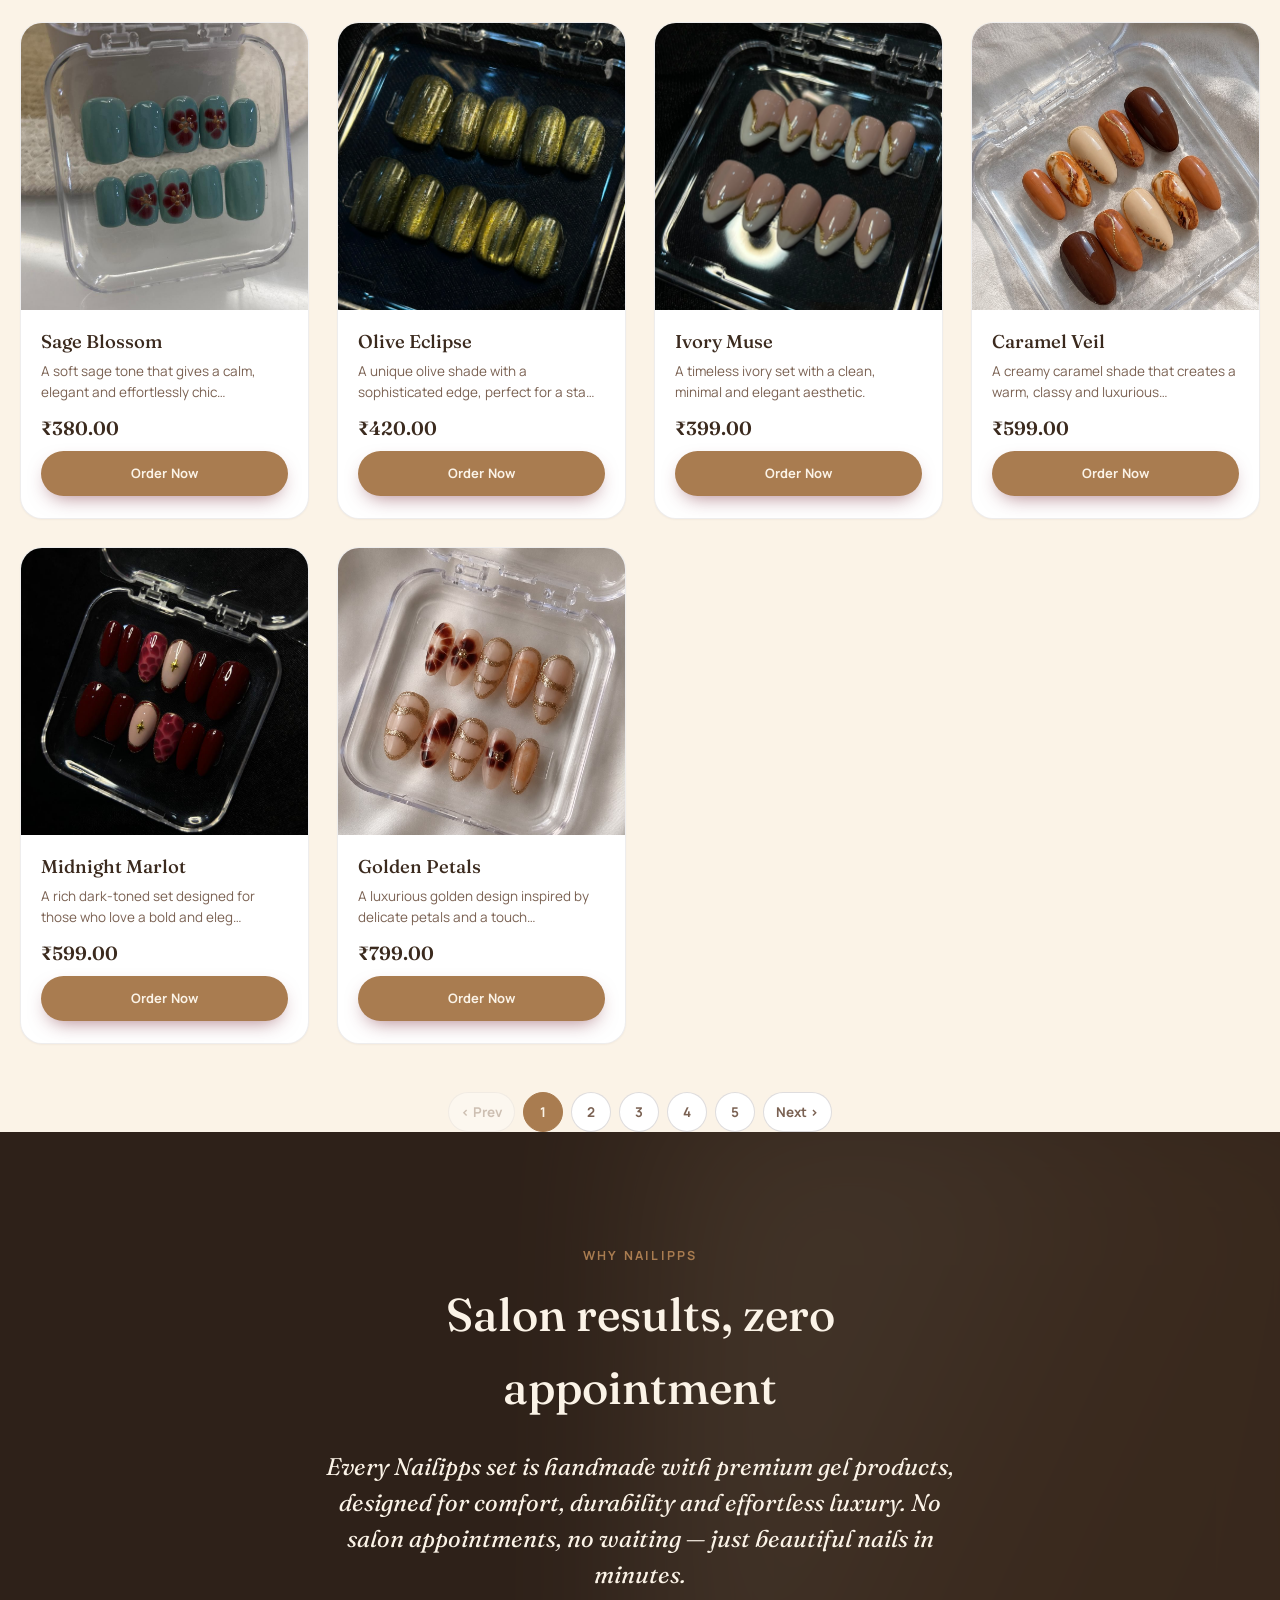
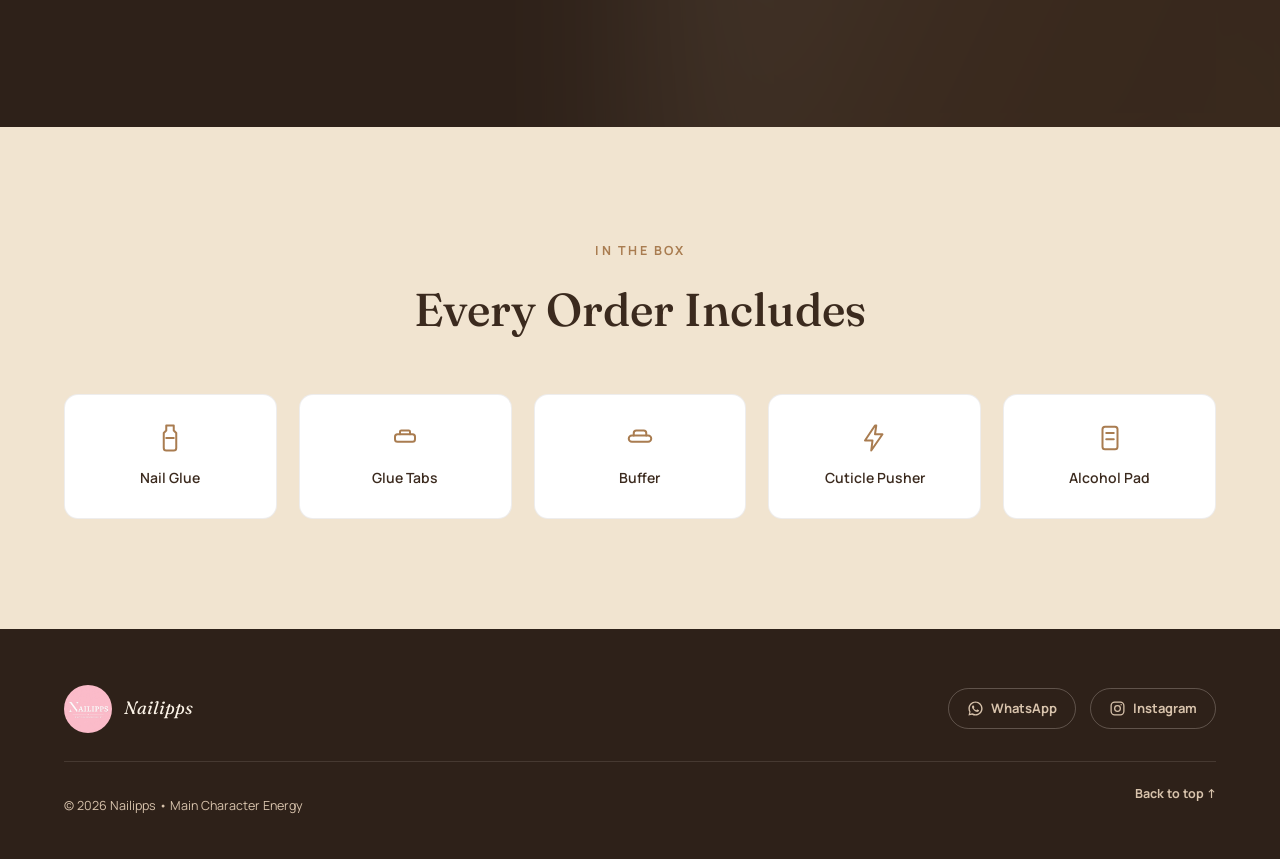
==== commit 5dbf8f2a: "Update index.html" ====
--- a/index.html
+++ b/index.html
@@ -10,7 +10,7 @@
 <link rel="preconnect" href="https://fonts.gstatic.com" crossorigin>
 <link href="https://fonts.googleapis.com/css2?family=Fraunces:ital,opsz,wght@0,9..144,400;0,9..144,500;0,9..144,600;1,9..144,500&family=Manrope:wght@500;600;700;800&display=swap" rel="stylesheet">
 
-<link rel="stylesheet" href="style.css?v=9">
+<link rel="stylesheet" href="style.css?v=10">
 </head>
 <body>
 
@@ -182,6 +182,5 @@
   </div>
 </div>
 
-<script src="script.js?v=16"></script>
-</body>
+<script src="script.js?v=17"></script>
 </html>
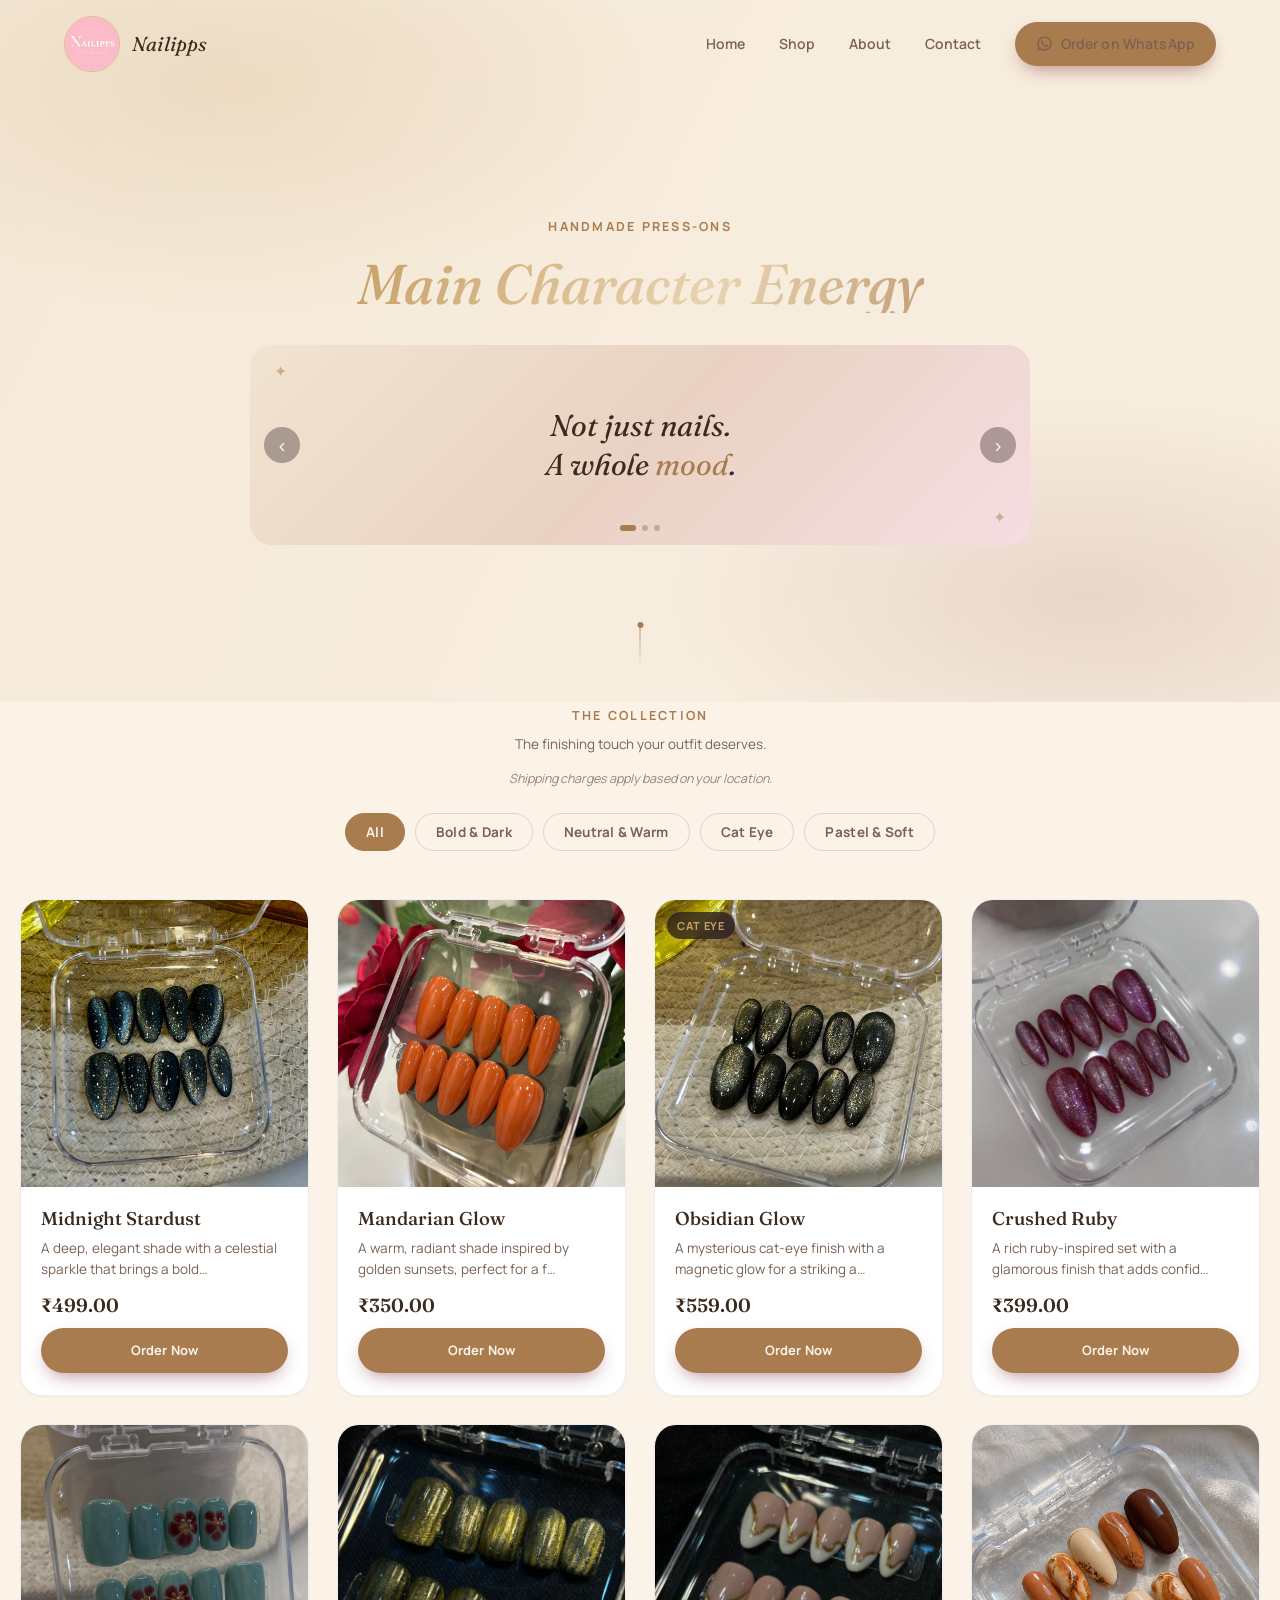
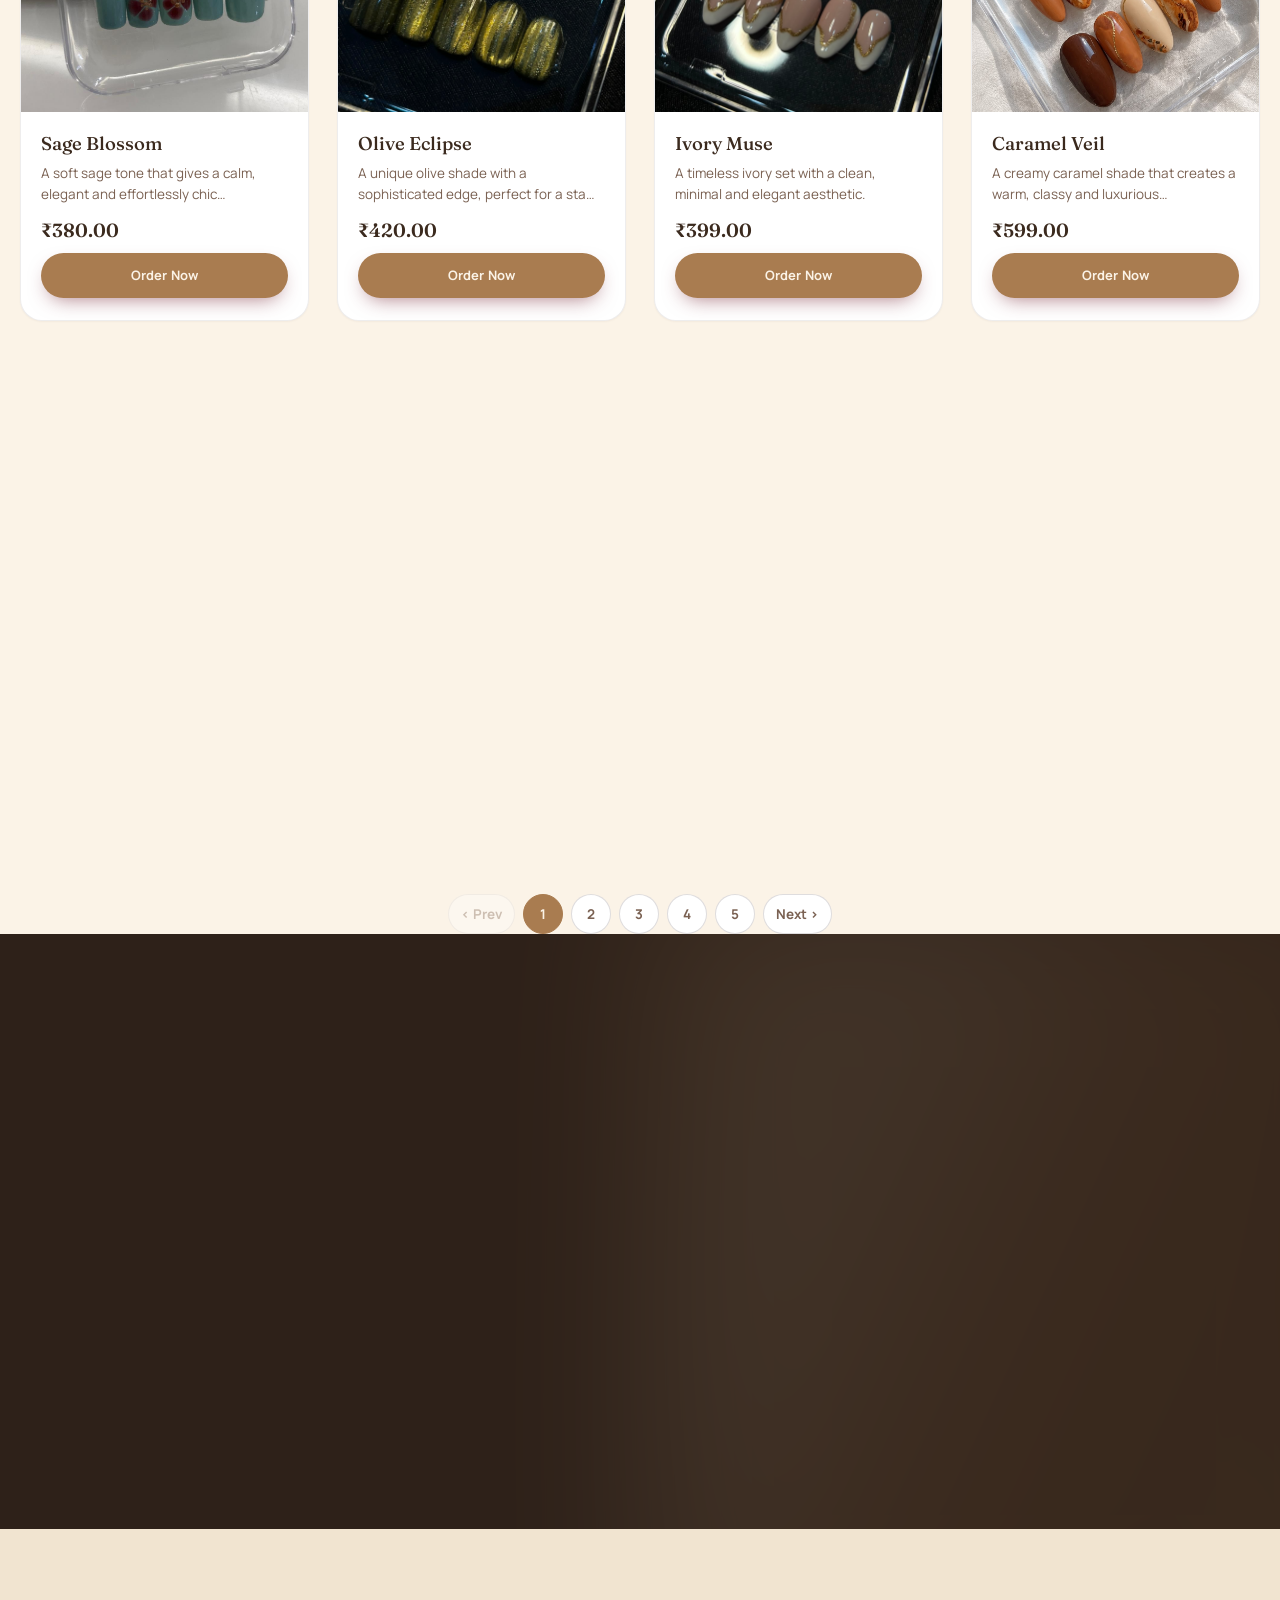
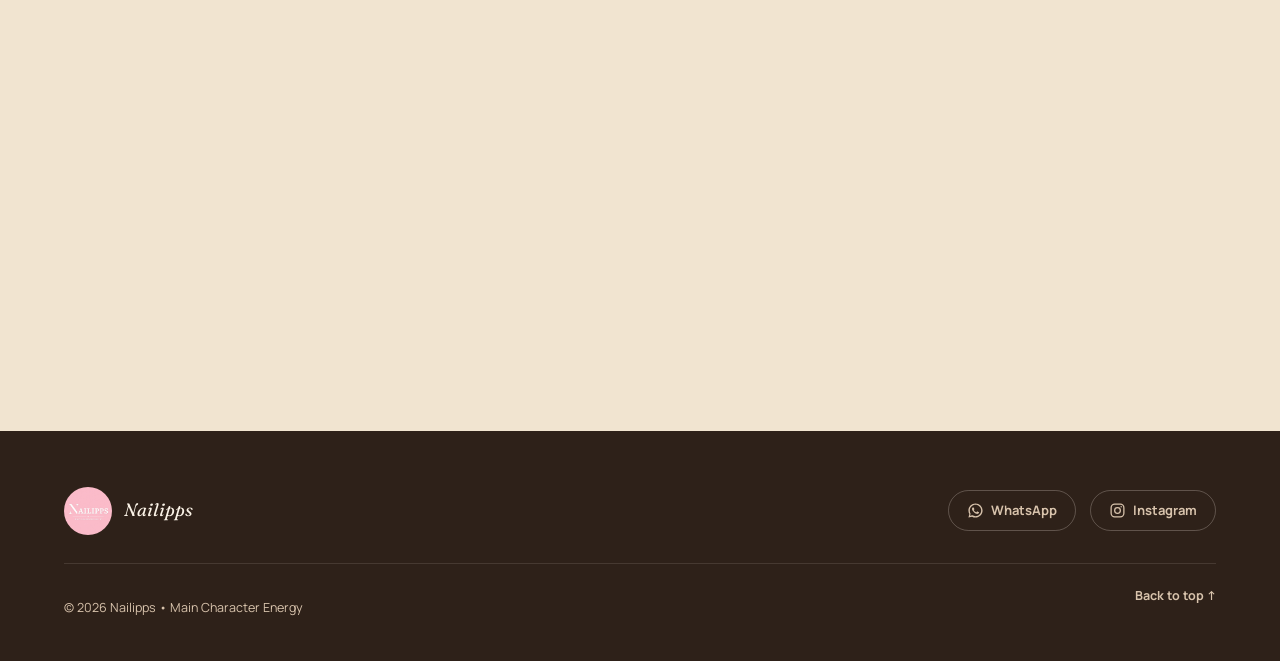
==== commit 9c55c083: "Update index.html" ====
--- a/index.html
+++ b/index.html
@@ -48,7 +48,7 @@
 
       <a href="https://wa.me/YOURNUMBER" target="_blank" rel="noopener" class="banner-slide banner-slide-wa">
         <svg class="icon" viewBox="0 0 24 24" fill="currentColor"><path d="M12 2C6.48 2 2 6.48 2 12c0 1.85.5 3.58 1.36 5.07L2 22l5.07-1.33A9.94 9.94 0 0 0 12 22c5.52 0 10-4.48 10-10S17.52 2 12 2Zm0 18c-1.6 0-3.1-.44-4.38-1.2l-.31-.18-3.05.8.81-2.97-.2-.31A7.93 7.93 0 0 1 4 12c0-4.41 3.59-8 8-8s8 3.59 8 8-3.59 8-8 8Zm4.4-5.9c-.24-.12-1.43-.7-1.65-.79-.22-.08-.38-.12-.55.12-.16.24-.63.79-.77.95-.14.16-.28.18-.52.06-.24-.12-1.01-.37-1.92-1.18-.71-.63-1.19-1.42-1.33-1.66-.14-.24-.02-.37.1-.49.11-.11.24-.28.36-.42.12-.14.16-.24.24-.4.08-.16.04-.3-.02-.42-.06-.12-.55-1.32-.75-1.81-.2-.48-.4-.41-.55-.42h-.47c-.16 0-.42.06-.64.3-.22.24-.85.83-.85 2.02 0 1.19.87 2.35.99 2.51.12.16 1.71 2.61 4.14 3.66.58.25 1.03.4 1.38.51.58.18 1.11.16 1.53.1.47-.07 1.43-.58 1.63-1.15.2-.56.2-1.04.14-1.15-.06-.1-.22-.16-.46-.28Z"/></svg>
-        <p class="banner-slide-title">Need a custom set or Bulk Order?</p>
+        <p class="banner-slide-title">Need a Custom set or Bulk Order?</p>
         <p class="banner-slide-sub">Contact us directly on WhatsApp for assistance.</p>
       </a>
 
--- a/style.css
+++ b/style.css
@@ -207,13 +207,13 @@
 /* ---------------- Hero ---------------- */
 .hero{
   position: relative;
-  min-height: 100svh;
+  min-height: 78svh;
   display: flex;
   flex-direction: column;
   align-items: center;
   justify-content: center;
   text-align: center;
-  padding: 140px var(--edge) 90px;
+  padding: 110px var(--edge) 50px;
   background:
     radial-gradient(60% 55% at 18% 12%, rgba(201,161,106,.22), transparent 60%),
     radial-gradient(55% 50% at 85% 85%, rgba(123,45,59,.14), transparent 60%),
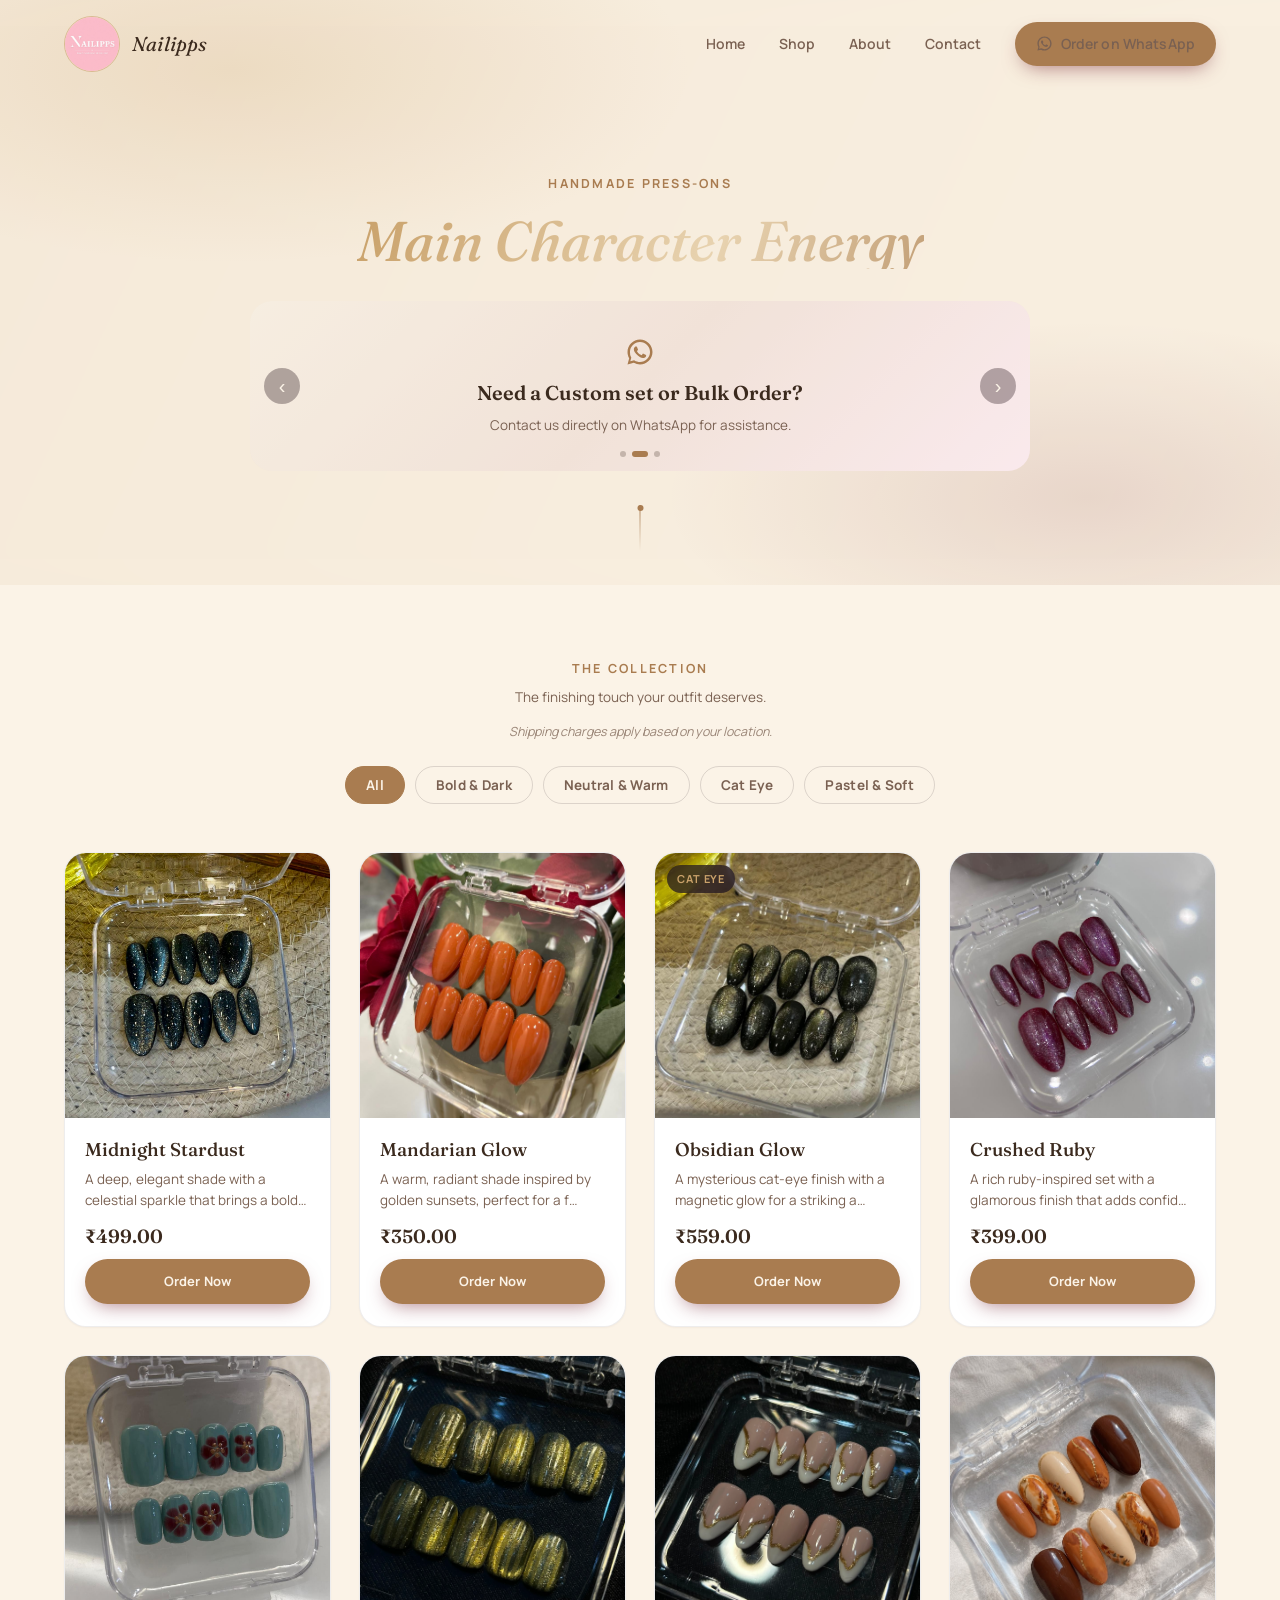
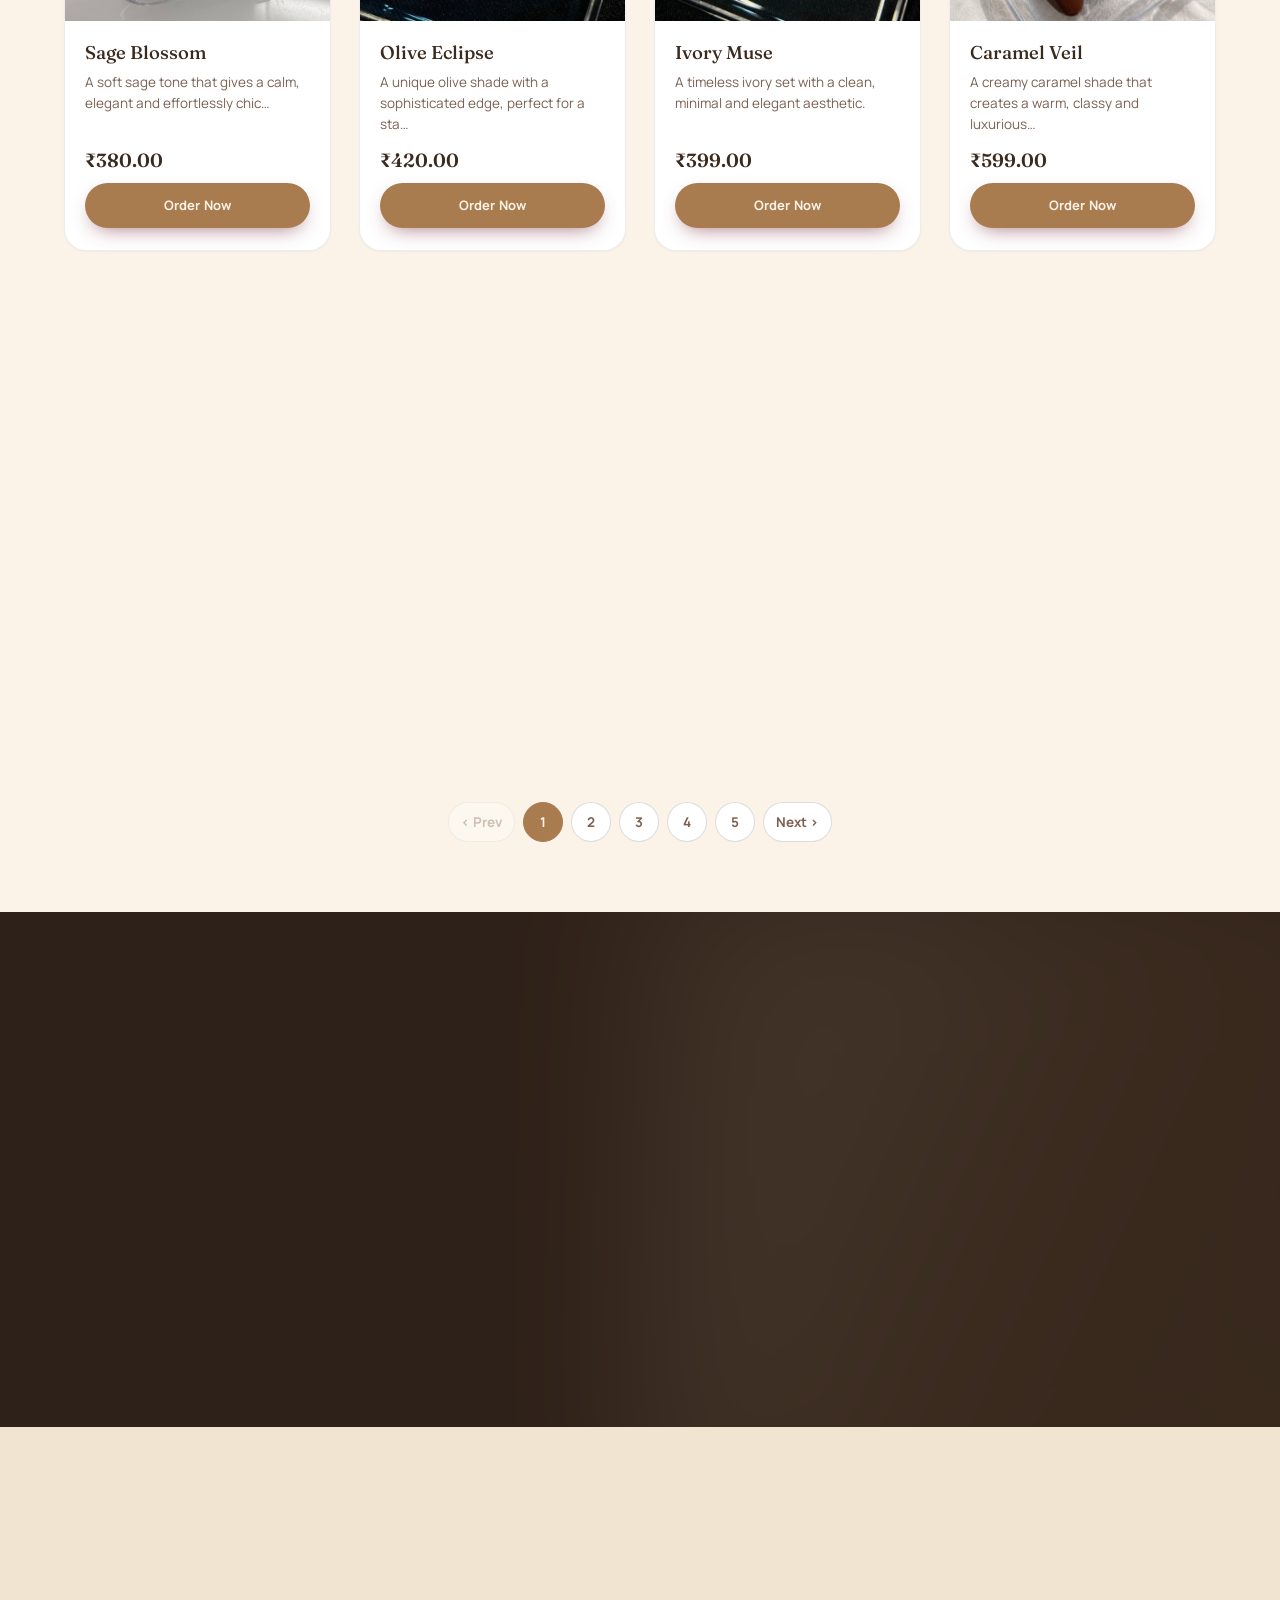
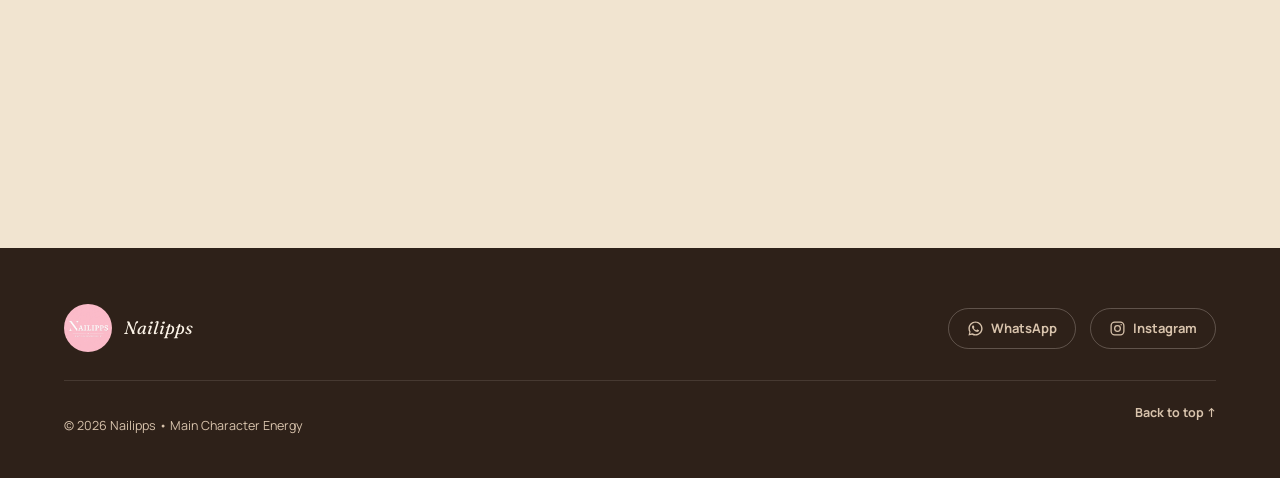
==== commit e50671c7: "Update index.html" ====
--- a/index.html
+++ b/index.html
@@ -73,6 +73,7 @@
   <span class="scroll-cue" aria-hidden="true"></span>
 </header>
 
+<section id="shop" class="featured">
 
   <div class="section-head reveal">
     <span class="eyebrow">The Collection</span>
--- a/style.css
+++ b/style.css
@@ -207,13 +207,13 @@
 /* ---------------- Hero ---------------- */
 .hero{
   position: relative;
-  min-height: 78svh;
+  min-height: 65svh;
   display: flex;
   flex-direction: column;
   align-items: center;
   justify-content: center;
   text-align: center;
-  padding: 110px var(--edge) 50px;
+  padding: 85px var(--edge) 25px;
   background:
     radial-gradient(60% 55% at 18% 12%, rgba(201,161,106,.22), transparent 60%),
     radial-gradient(55% 50% at 85% 85%, rgba(123,45,59,.14), transparent 60%),
@@ -298,7 +298,7 @@
 }
 
 /* ---------------- Section shells ---------------- */
-section{ padding: 110px var(--edge); }
+section{ padding: 70px var(--edge); }
 .section-head{
   max-width: 640px;
   margin: 0 auto 24px;
@@ -674,13 +674,13 @@
 }
 .banner-track{
   position: relative;
-  min-height: 200px;
+  min-height: 170px;
 }
 .banner-slide{
   display: none;
   position: relative;
-  min-height: 200px;
-  padding: 40px 70px;
+  min-height: 170px;
+  padding: 28px 60px;
   flex-direction: column;
   align-items: center;
   justify-content: center;
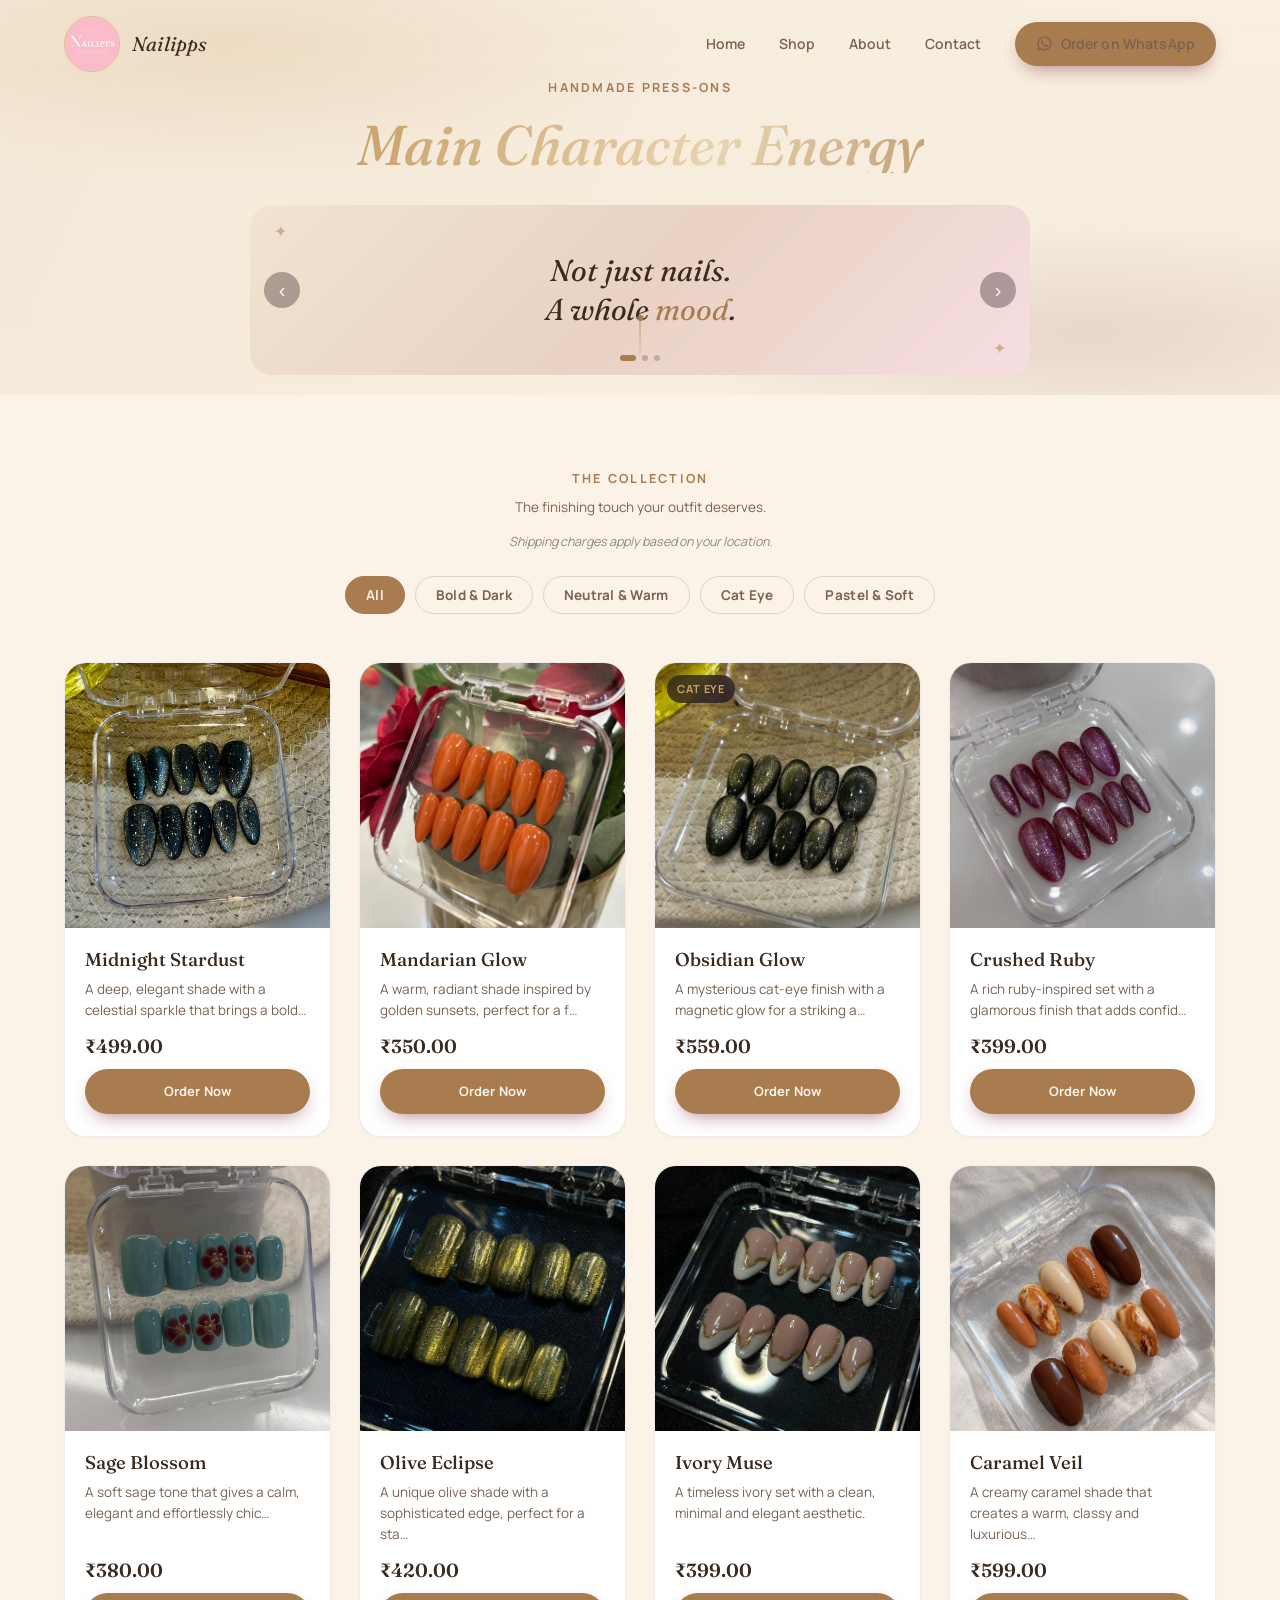
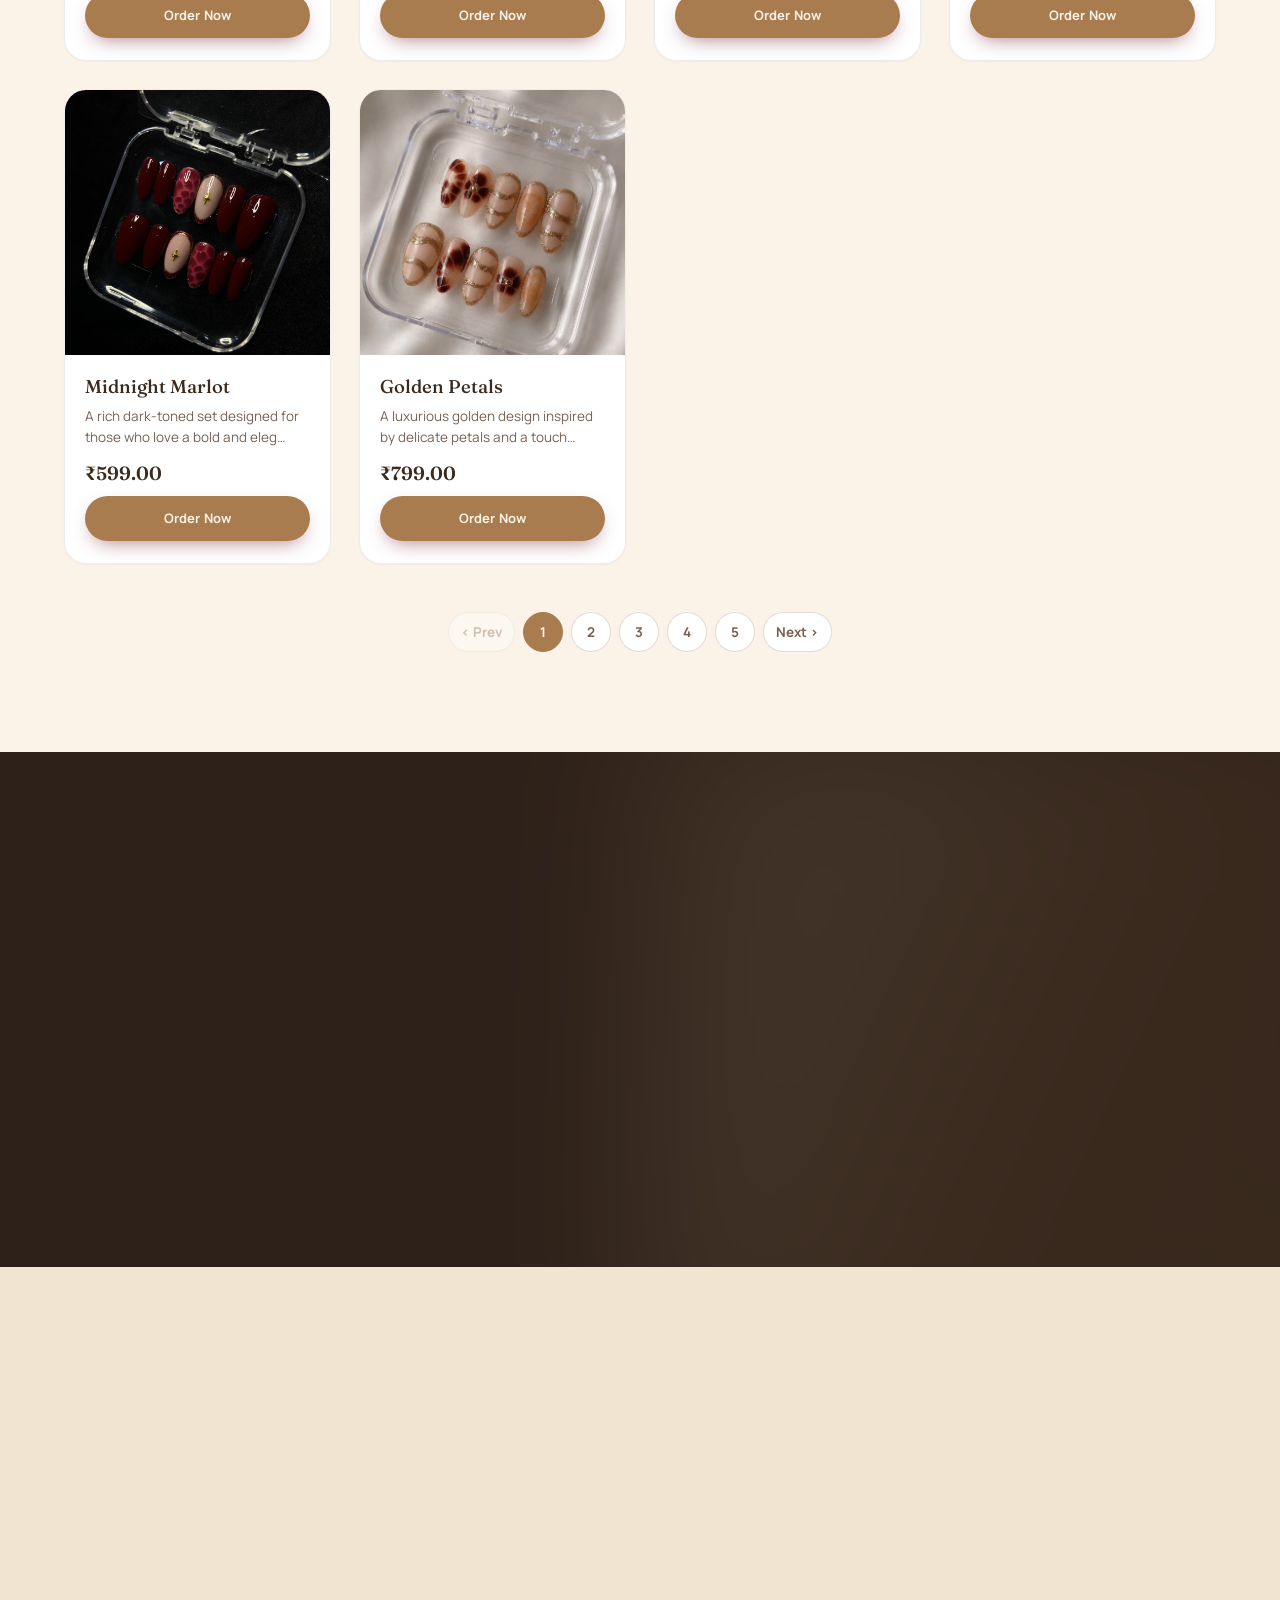
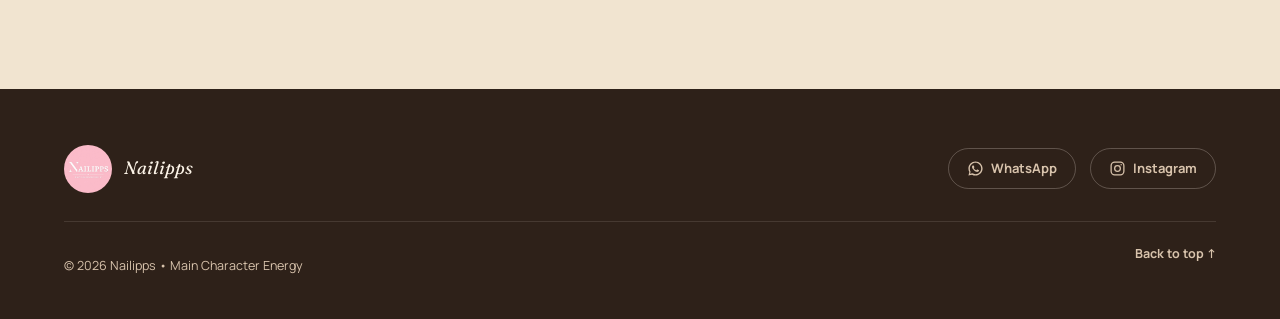
==== commit 36aecc8f: "Rename index (23).html to index.html" ====
--- a/index.html
+++ b/index.html
@@ -10,7 +10,7 @@
 <link rel="preconnect" href="https://fonts.gstatic.com" crossorigin>
 <link href="https://fonts.googleapis.com/css2?family=Fraunces:ital,opsz,wght@0,9..144,400;0,9..144,500;0,9..144,600;1,9..144,500&family=Manrope:wght@500;600;700;800&display=swap" rel="stylesheet">
 
-<link rel="stylesheet" href="style.css?v=10">
+<link rel="stylesheet" href="style.css?v=11">
 </head>
 <body>
 
@@ -183,5 +183,6 @@
   </div>
 </div>
 
-<script src="script.js?v=17"></script>
+<script src="script.js?v=18"></script>
+</body>
 </html>
--- a/style.css
+++ b/style.css
@@ -207,13 +207,13 @@
 /* ---------------- Hero ---------------- */
 .hero{
   position: relative;
-  min-height: 65svh;
+  min-height: auto;
   display: flex;
   flex-direction: column;
   align-items: center;
   justify-content: center;
   text-align: center;
-  padding: 85px var(--edge) 25px;
+  padding: 78px var(--edge) 20px;
   background:
     radial-gradient(60% 55% at 18% 12%, rgba(201,161,106,.22), transparent 60%),
     radial-gradient(55% 50% at 85% 85%, rgba(123,45,59,.14), transparent 60%),
@@ -332,6 +332,8 @@
 /* ---------------- Featured / Shop ---------------- */
 .featured{
   background: var(--ivory);
+  scroll-margin-top: 90px;
+  padding-bottom: 100px;
 }
 .filters{
   display: flex;
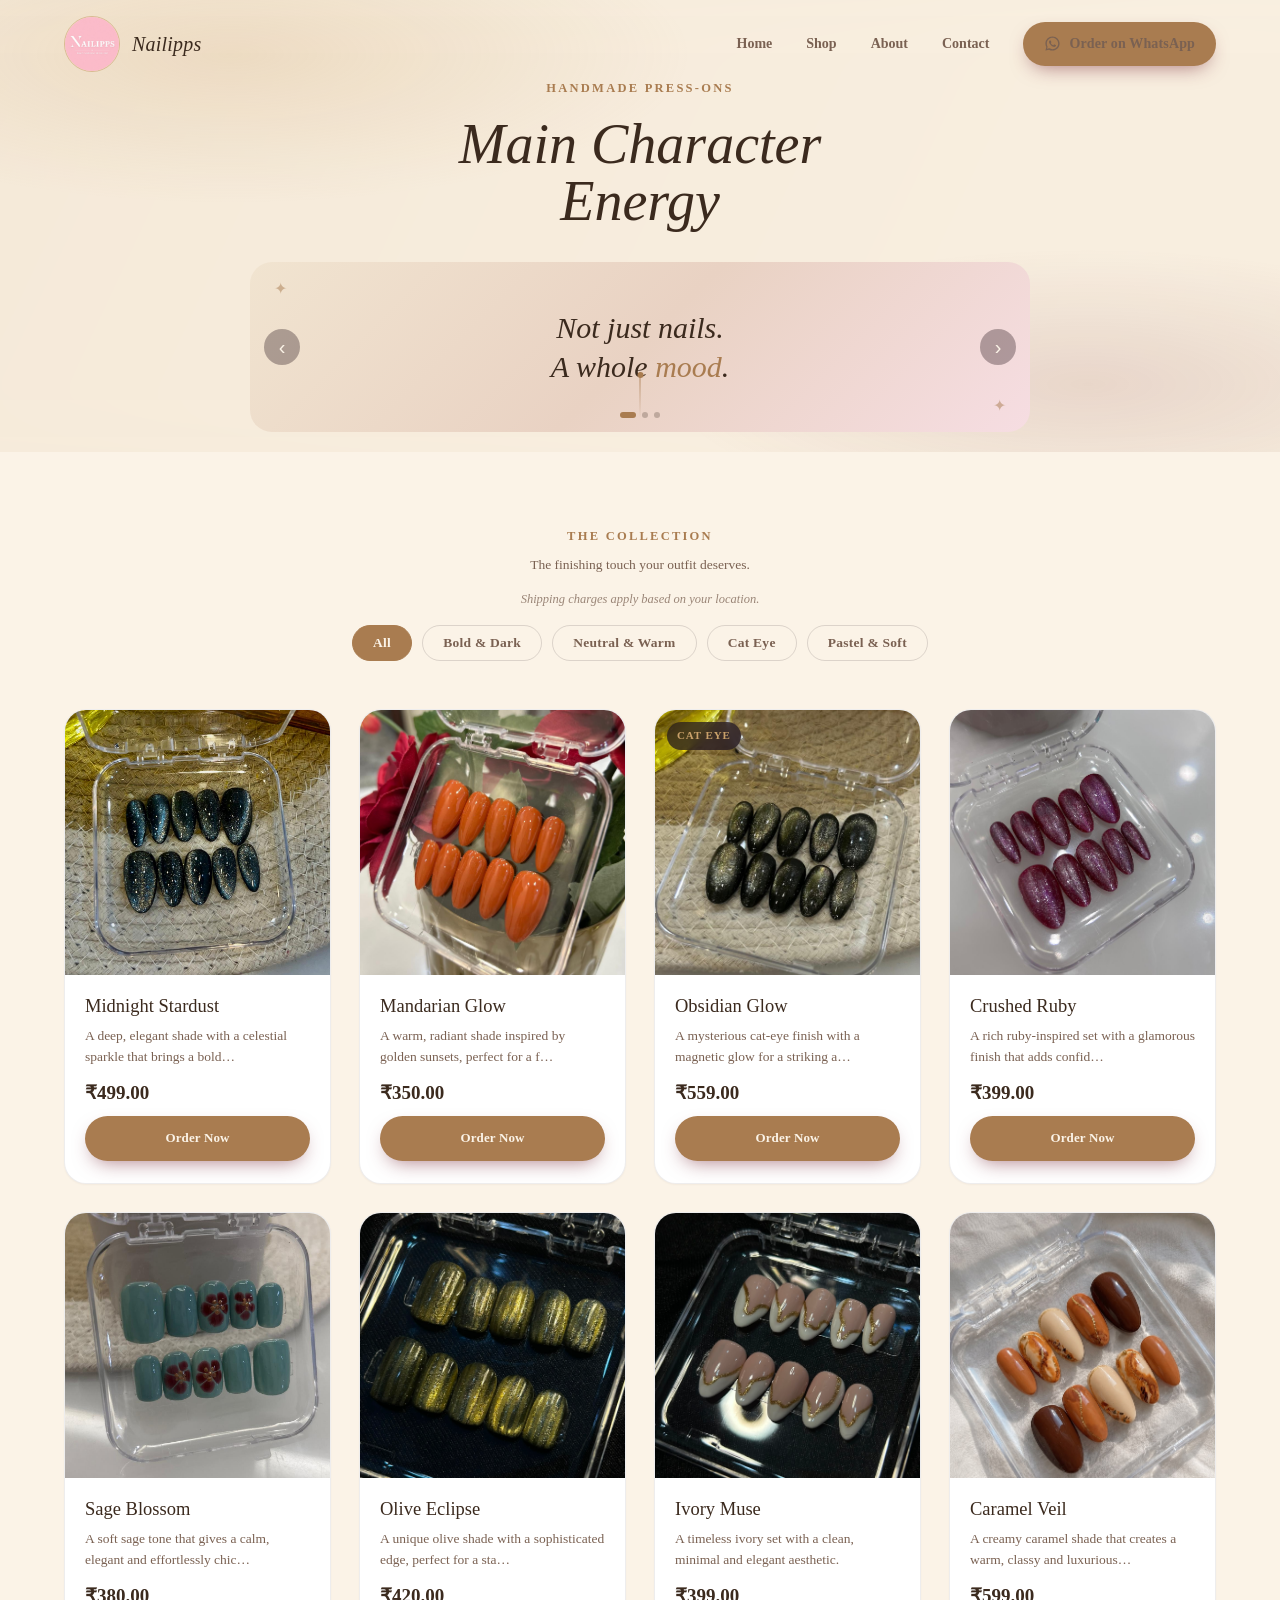
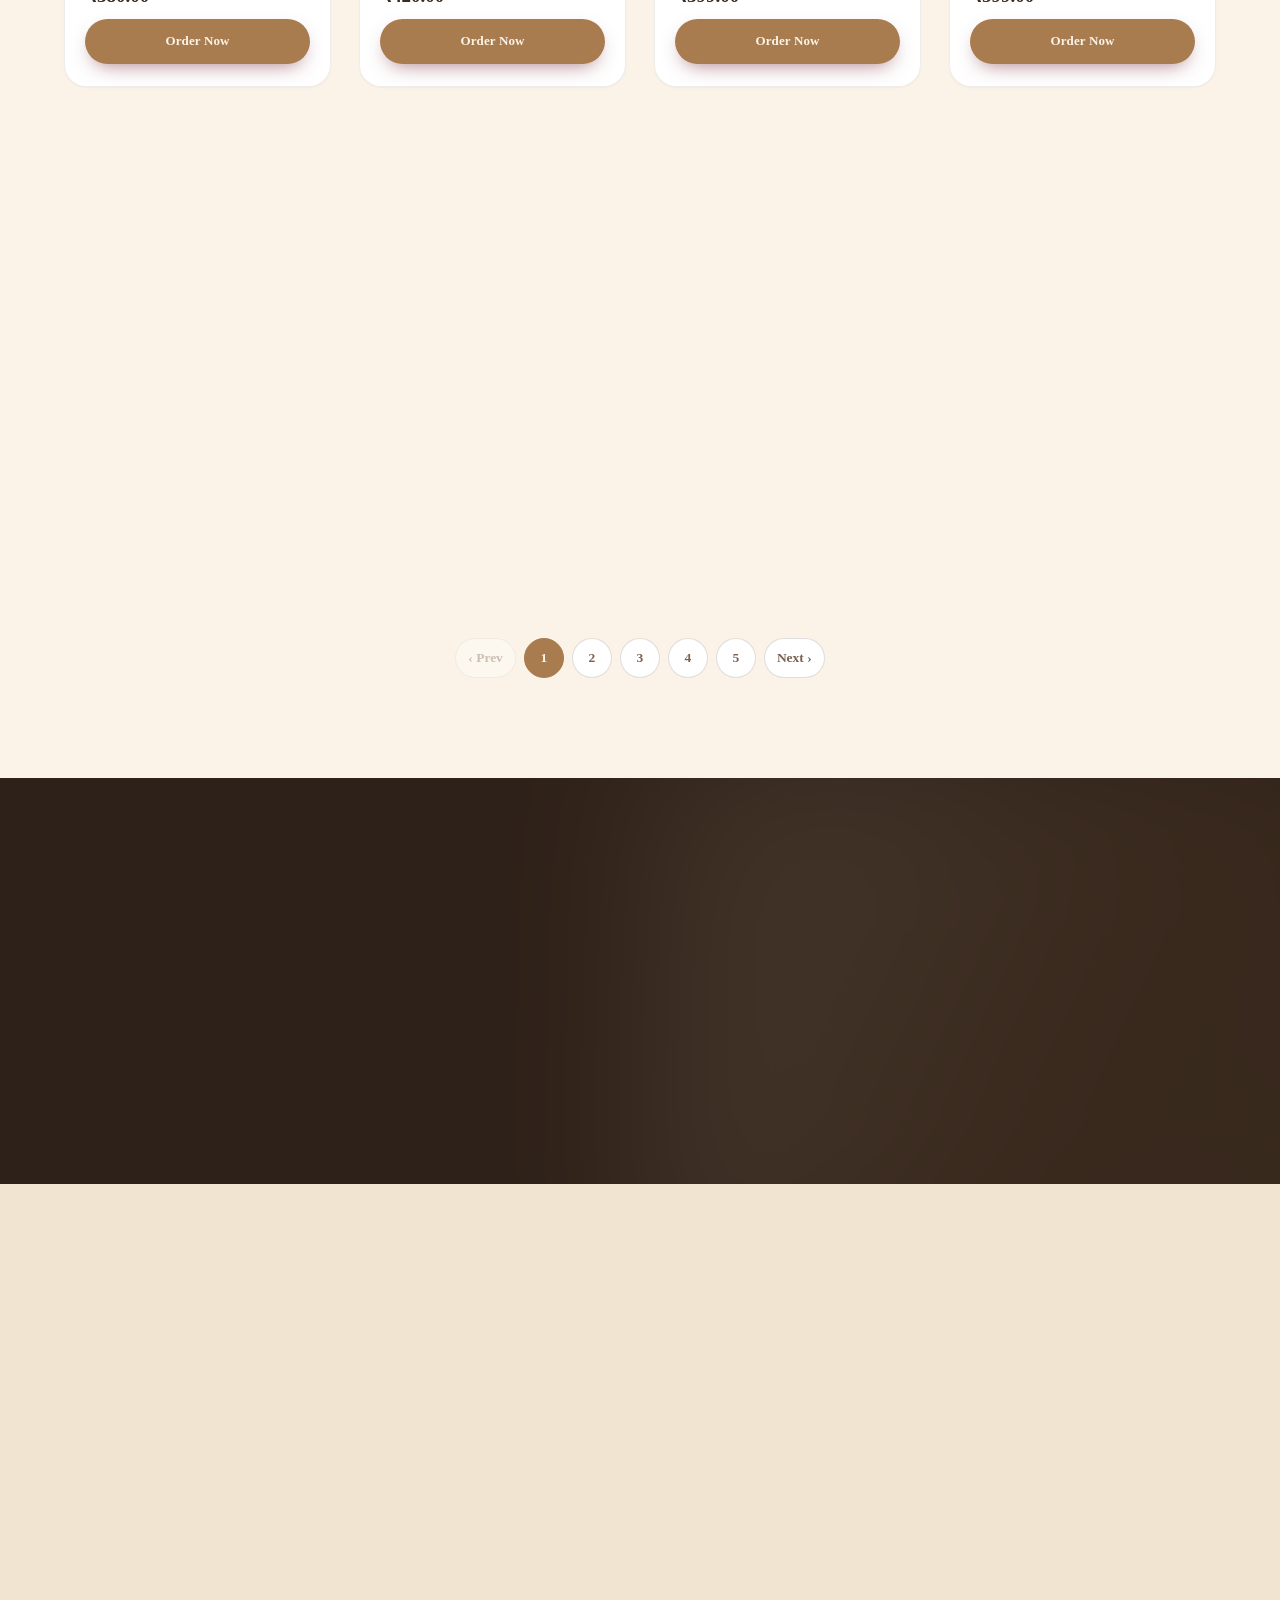
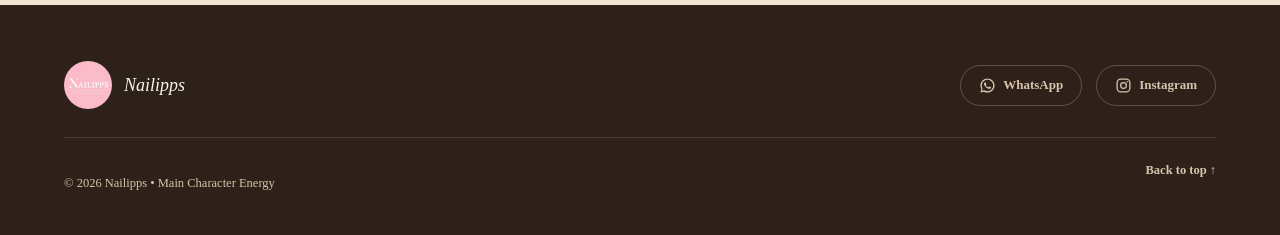
==== commit ac898c12: "Rename index (24).html to index.html" ====
--- a/index.html
+++ b/index.html
@@ -6,11 +6,7 @@
 <title>Nailipps | Main Character Energy</title>
 <meta name="description" content="Luxury handmade press-on nails, reusable and lightweight — handcrafted for your main character moment.">
 
-<link rel="preconnect" href="https://fonts.googleapis.com">
-<link rel="preconnect" href="https://fonts.gstatic.com" crossorigin>
-<link href="https://fonts.googleapis.com/css2?family=Fraunces:ital,opsz,wght@0,9..144,400;0,9..144,500;0,9..144,600;1,9..144,500&family=Manrope:wght@500;600;700;800&display=swap" rel="stylesheet">
-
-<link rel="stylesheet" href="style.css?v=11">
+<link rel="stylesheet" href="style.css?v=12">
 </head>
 <body>
 
@@ -183,6 +179,6 @@
   </div>
 </div>
 
-<script src="script.js?v=18"></script>
+<script src="script.js?v=19"></script>
 </body>
 </html>
--- a/style.css
+++ b/style.css
@@ -27,8 +27,8 @@
               var(--champagne) 100%);
 
   /* --- Type --- */
-  --font-display: "Fraunces", "Iowan Old Style", Georgia, serif;
-  --font-body: "Manrope", -apple-system, BlinkMacSystemFont, "Segoe UI", sans-serif;
+  --font-display: "Times New Roman", Times, serif;
+  --font-body: "Times New Roman", Times, serif;
 
   /* --- Layout --- */
   --max-w: 1240px;
@@ -249,16 +249,7 @@
   font-weight: 500;
   line-height: 1.02;
   max-width: 16ch;
-  background: var(--shimmer);
-  background-size: 260% 100%;
-  -webkit-background-clip: text;
-  background-clip: text;
-  -webkit-text-fill-color: transparent;
-  animation: shimmer-move 9s linear infinite;
-}
-@keyframes shimmer-move{
-  0%{ background-position: 0% 50%; }
-  100%{ background-position: 260% 50%; }
+  color: var(--text-on-light);
 }
 .hero .description{
   margin: 26px 0 38px;
@@ -301,7 +292,7 @@
 section{ padding: 70px var(--edge); }
 .section-head{
   max-width: 640px;
-  margin: 0 auto 24px;
+  margin: 0 auto 16px;
   text-align: center;
 }
 .mood-line{
